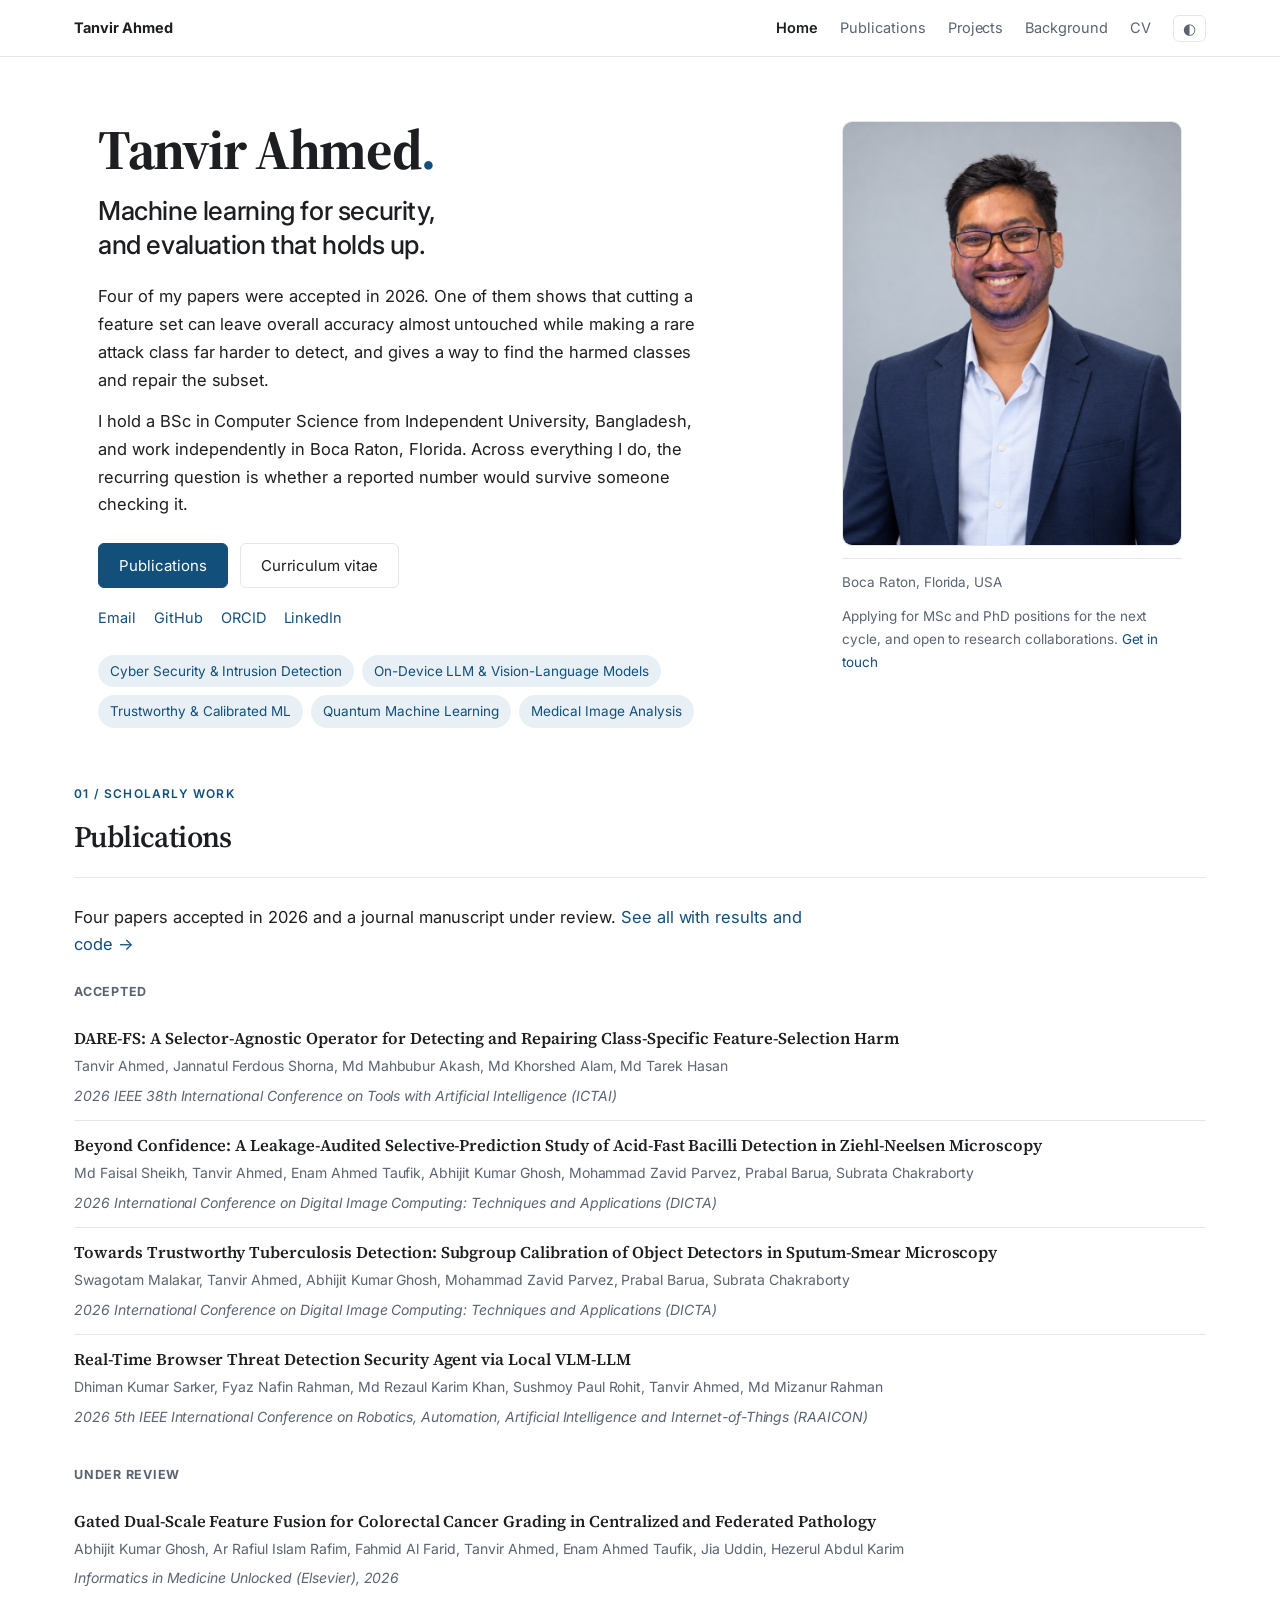
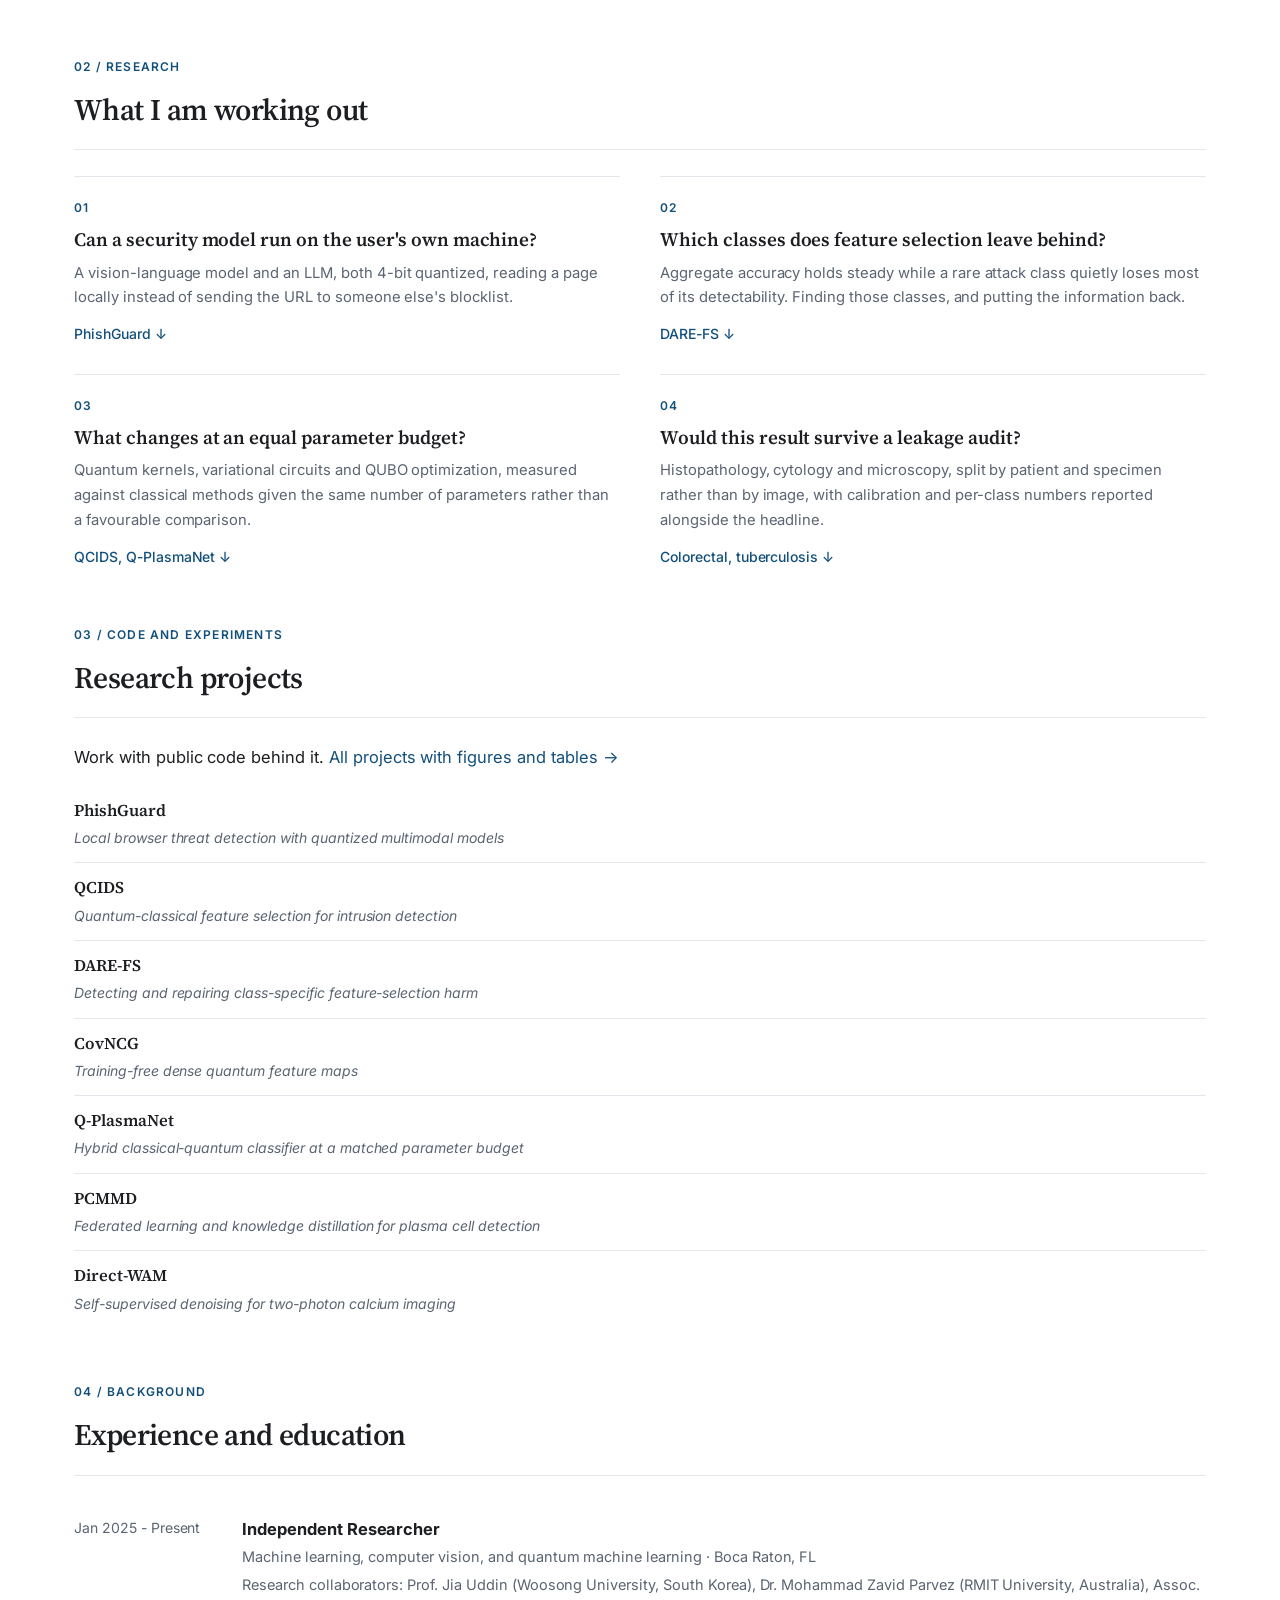
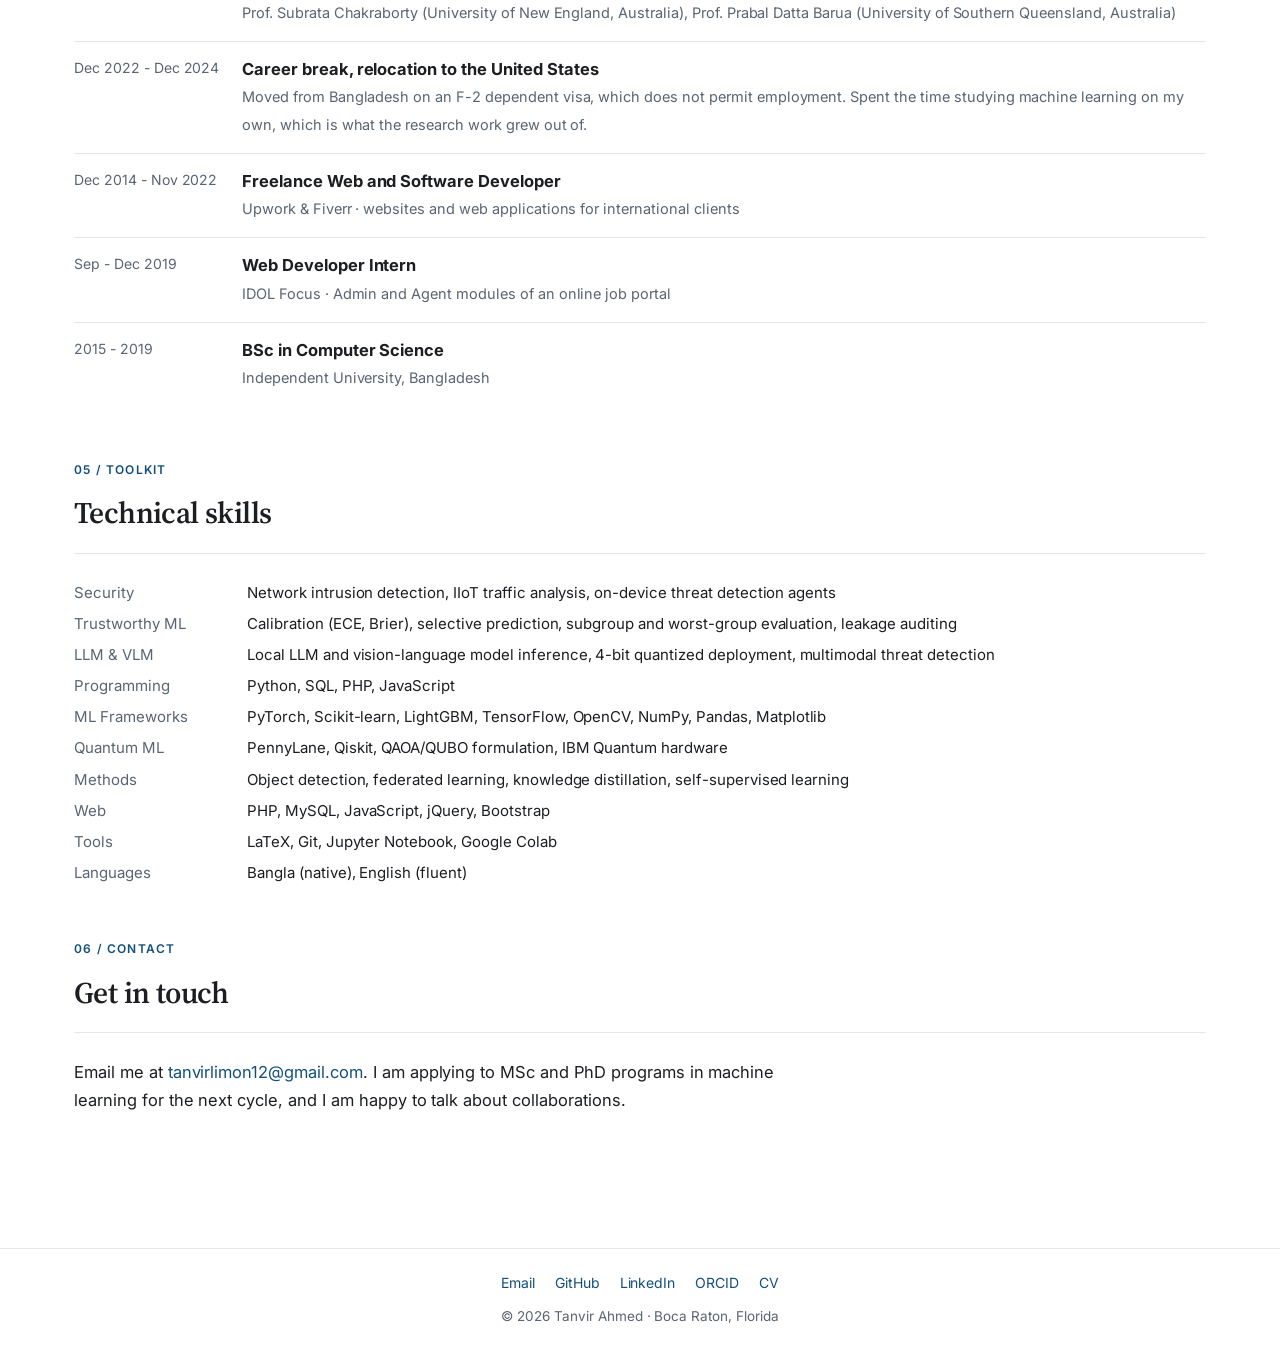
==== index.html @ 2c846071 "Trim methods skills row" ====
<!DOCTYPE html>
<html lang="en">
<head>
<meta charset="utf-8">
<meta name="viewport" content="width=device-width, initial-scale=1">
<title>Tanvir Ahmed</title>
<meta name="description" content="Tanvir Ahmed - independent researcher in machine learning, computer vision, biomedical imaging, and quantum machine learning.">
<link rel="preconnect" href="https://fonts.googleapis.com">
<link rel="preconnect" href="https://fonts.gstatic.com" crossorigin>
<link href="https://fonts.googleapis.com/css2?family=Inter:wght@400;500;600;700&family=Source+Serif+4:opsz,wght@8..60,400;8..60,600;8..60,700&display=swap" rel="stylesheet">
<link rel="icon" href="data:image/svg+xml,<svg xmlns=%22http://www.w3.org/2000/svg%22 viewBox=%220 0 100 100%22><rect width=%22100%22 height=%22100%22 rx=%2220%22 fill=%22%2312507b%22/><text y=%2270%22 x=%2250%22 text-anchor=%22middle%22 font-size=%2252%22 font-family=%22serif%22 fill=%22white%22>TA</text></svg>">
<meta property="og:title" content="Tanvir Ahmed">
<meta property="og:description" content="Independent researcher in machine learning, biomedical imaging, and quantum machine learning.">
<meta property="og:type" content="profile">
<link rel="stylesheet" href="style.css">
</head>
<body>
<a class="skip" href="#about">Skip to content</a>

<nav>
  <div class="nav-inner">
    <a class="nav-name" href="index.html">Tanvir Ahmed</a>
    <a class="active" href="index.html">Home</a>
    <a href="publications.html">Publications</a>
    <a href="projects.html">Projects</a>
    <a href="#background">Background</a>
    <a href="Tanvir_Ahmed_CV.pdf">CV</a>
    <button id="theme-toggle" type="button" aria-label="Toggle colour theme" title="Toggle light / dark">
      <span aria-hidden="true">◐</span>
    </button>
  </div>
</nav>

<div class="wrap">

  <header class="hero" id="about">
    <div class="hero-text">
      <h1>Tanvir Ahmed<span class="dot">.</span></h1>
      <p class="tagline">Machine learning for security,<br>and evaluation that holds up.</p>
      <p>Four of my papers were accepted in 2026. One of them shows that cutting a feature set can leave
      overall accuracy almost untouched while making a rare attack class far harder to detect, and gives a way to find
      the harmed classes and repair the subset.</p>
      <p>I hold a BSc in Computer Science from Independent University, Bangladesh, and work independently in Boca
      Raton, Florida. Across everything I do, the recurring question is whether a reported number would survive
      someone checking it.</p>
      <div class="hero-actions">
        <a class="btn primary" href="#publications">Publications</a>
        <a class="btn" href="Tanvir_Ahmed_CV.pdf">Curriculum vitae</a>
      </div>
      <div class="hero-links">
        <a href="mailto:tanvirlimon12@gmail.com">Email</a>
        <a href="https://github.com/TanvirLimon12">GitHub</a>
        <a href="https://orcid.org/0009-0004-3301-9581">ORCID</a>
        <a href="https://www.linkedin.com/in/tanvir-ahmed-limon">LinkedIn</a>
      </div>
      <ul class="chips">
        <li>Cyber Security &amp; Intrusion Detection</li>
        <li>On-Device LLM &amp; Vision-Language Models</li>
        <li>Trustworthy &amp; Calibrated ML</li>
        <li>Quantum Machine Learning</li>
        <li>Medical Image Analysis</li>
      </ul>
    </div>
    <div class="hero-side">
      <img class="portrait" src="portrait.jpg" alt="Tanvir Ahmed" width="800" height="1000">
      <p class="portrait-meta">Boca Raton, Florida, USA</p>
      <p class="portrait-meta">Applying for MSc and PhD positions for the next cycle, and open to research
      collaborations. <a href="mailto:tanvirlimon12@gmail.com">Get in touch</a></p>
    </div>
  </header>

    <section id="publications">
      <h2><span class="eyebrow">01 / Scholarly work</span>Publications</h2>
      <p>Four papers accepted in 2026 and a journal manuscript under review.
      <a href="publications.html">See all with results and code &rarr;</a></p>

      <p class="status">Accepted</p>
      <ul class="publist">
        <li><a class="pt" href="publications.html#dare-fs">DARE-FS: A Selector-Agnostic Operator for Detecting and
          Repairing Class-Specific Feature-Selection Harm</a>
          <span class="pa">Tanvir Ahmed, Jannatul Ferdous Shorna, Md Mahbubur Akash, Md Khorshed Alam,
          Md Tarek Hasan</span>
          <span class="pv">2026 IEEE 38th International Conference on Tools with Artificial Intelligence (ICTAI)</span></li>

        <li><a class="pt" href="publications.html#afb-selective-prediction">Beyond Confidence: A Leakage-Audited
          Selective-Prediction Study of Acid-Fast Bacilli Detection in Ziehl-Neelsen Microscopy</a>
          <span class="pa">Md Faisal Sheikh, Tanvir Ahmed, Enam Ahmed Taufik, Abhijit Kumar Ghosh,
          Mohammad Zavid Parvez, Prabal Barua, Subrata Chakraborty</span>
          <span class="pv">2026 International Conference on Digital Image Computing: Techniques and Applications
          (DICTA)</span></li>

        <li><a class="pt" href="publications.html#afb-subgroup-calibration">Towards Trustworthy Tuberculosis Detection:
          Subgroup Calibration of Object Detectors in Sputum-Smear Microscopy</a>
          <span class="pa">Swagotam Malakar, Tanvir Ahmed, Abhijit Kumar Ghosh, Mohammad Zavid Parvez, Prabal Barua,
          Subrata Chakraborty</span>
          <span class="pv">2026 International Conference on Digital Image Computing: Techniques and Applications
          (DICTA)</span></li>

        <li><a class="pt" href="publications.html#phishguard">Real-Time Browser Threat Detection Security Agent via
          Local VLM-LLM</a>
          <span class="pa">Dhiman Kumar Sarker, Fyaz Nafin Rahman, Md Rezaul Karim Khan, Sushmoy Paul Rohit,
          Tanvir Ahmed, Md Mizanur Rahman</span>
          <span class="pv">2026 5th IEEE International Conference on Robotics, Automation, Artificial Intelligence and
          Internet-of-Things (RAAICON)</span></li>
      </ul>

      <p class="status">Under Review</p>
      <ul class="publist">
        <li><a class="pt" href="publications.html#crc-grading">Gated Dual-Scale Feature Fusion for Colorectal Cancer
          Grading in Centralized and Federated Pathology</a>
          <span class="pa">Abhijit Kumar Ghosh, Ar Rafiul Islam Rafim, Fahmid Al Farid, Tanvir Ahmed,
          Enam Ahmed Taufik, Jia Uddin, Hezerul Abdul Karim</span>
          <span class="pv">Informatics in Medicine Unlocked (Elsevier), 2026</span></li>
      </ul>
    </section>

    <section id="research">
      <h2><span class="eyebrow">02 / Research</span>What I am working out</h2>
      <div class="qgrid">
        <div class="q">
          <span class="qnum">01</span>
          <h3>Can a security model run on the user's own machine?</h3>
          <p>A vision-language model and an LLM, both 4-bit quantized, reading a page locally instead of sending the
          URL to someone else's blocklist.</p>
          <a href="#projects">PhishGuard &darr;</a>
        </div>
        <div class="q">
          <span class="qnum">02</span>
          <h3>Which classes does feature selection leave behind?</h3>
          <p>Aggregate accuracy holds steady while a rare attack class quietly loses most of its detectability. Finding
          those classes, and putting the information back.</p>
          <a href="#projects">DARE-FS &darr;</a>
        </div>
        <div class="q">
          <span class="qnum">03</span>
          <h3>What changes at an equal parameter budget?</h3>
          <p>Quantum kernels, variational circuits and QUBO optimization, measured against classical methods given the
          same number of parameters rather than a favourable comparison.</p>
          <a href="#projects">QCIDS, Q-PlasmaNet &darr;</a>
        </div>
        <div class="q">
          <span class="qnum">04</span>
          <h3>Would this result survive a leakage audit?</h3>
          <p>Histopathology, cytology and microscopy, split by patient and specimen rather than by image, with
          calibration and per-class numbers reported alongside the headline.</p>
          <a href="#publications">Colorectal, tuberculosis &darr;</a>
        </div>
      </div>
    </section>

    <section id="projects">
      <h2><span class="eyebrow">03 / Code and experiments</span>Research projects</h2>
      <p>Work with public code behind it. <a href="projects.html">All projects with figures and tables &rarr;</a></p>

      <ul class="publist">
        <li><a class="pt" href="projects.html#phishguard">PhishGuard</a>
          <span class="pv">Local browser threat detection with quantized multimodal models</span></li>
        <li><a class="pt" href="projects.html#qcids">QCIDS</a>
          <span class="pv">Quantum-classical feature selection for intrusion detection</span></li>
        <li><a class="pt" href="projects.html#dare-fs">DARE-FS</a>
          <span class="pv">Detecting and repairing class-specific feature-selection harm</span></li>
        <li><a class="pt" href="projects.html#covncg">CovNCG</a>
          <span class="pv">Training-free dense quantum feature maps</span></li>
        <li><a class="pt" href="projects.html#q-plasmanet">Q-PlasmaNet</a>
          <span class="pv">Hybrid classical-quantum classifier at a matched parameter budget</span></li>
        <li><a class="pt" href="projects.html#pcmmd">PCMMD</a>
          <span class="pv">Federated learning and knowledge distillation for plasma cell detection</span></li>
        <li><a class="pt" href="projects.html#direct-wam">Direct-WAM</a>
          <span class="pv">Self-supervised denoising for two-photon calcium imaging</span></li>
      </ul>
    </section>

    <section id="background">
      <h2><span class="eyebrow">04 / Background</span>Experience and education</h2>

      <div class="entry">
        <div class="when">Jan 2025 - Present</div>
        <div class="what"><strong>Independent Researcher</strong>
          <span>Machine learning, computer vision, and quantum machine learning &middot; Boca Raton, FL<br>
          Research collaborators: Prof. Jia Uddin (Woosong University, South Korea), Dr. Mohammad Zavid Parvez (RMIT University, Australia), Assoc. Prof. Subrata Chakraborty (University of New England, Australia), Prof. Prabal Datta Barua (University of Southern Queensland, Australia)</span></div>
      </div>

      <div class="entry">
        <div class="when">Dec 2022 - Dec 2024</div>
        <div class="what"><strong>Career break, relocation to the United States</strong>
          <span>Moved from Bangladesh on an F-2 dependent visa, which does not permit employment. Spent the time
          studying machine learning on my own, which is what the research work grew out of.</span></div>
      </div>

      <div class="entry">
        <div class="when">Dec 2014 - Nov 2022</div>
        <div class="what"><strong>Freelance Web and Software Developer</strong>
          <span>Upwork &amp; Fiverr &middot; websites and web applications for international clients</span></div>
      </div>

      <div class="entry">
        <div class="when">Sep - Dec 2019</div>
        <div class="what"><strong>Web Developer Intern</strong>
          <span>IDOL Focus &middot; Admin and Agent modules of an online job portal</span></div>
      </div>

      <div class="entry">
        <div class="when">2015 - 2019</div>
        <div class="what"><strong>BSc in Computer Science</strong>
          <span>Independent University, Bangladesh</span></div>
      </div>
    </section>

    <section id="skills">
      <h2><span class="eyebrow">05 / Toolkit</span>Technical skills</h2>
      <dl class="skills">
        <dt>Security</dt><dd>Network intrusion detection, IIoT traffic analysis, on-device threat detection agents</dd>
        <dt>Trustworthy ML</dt><dd>Calibration (ECE, Brier), selective prediction, subgroup and worst-group evaluation, leakage auditing</dd>
        <dt>LLM &amp; VLM</dt><dd>Local LLM and vision-language model inference, 4-bit quantized deployment, multimodal threat detection</dd>
        <dt>Programming</dt><dd>Python, SQL, PHP, JavaScript</dd>
        <dt>ML Frameworks</dt><dd>PyTorch, Scikit-learn, LightGBM, TensorFlow, OpenCV, NumPy, Pandas, Matplotlib</dd>
        <dt>Quantum ML</dt><dd>PennyLane, Qiskit, QAOA/QUBO formulation, IBM Quantum hardware</dd>
        <dt>Methods</dt><dd>Object detection, federated learning, knowledge distillation, self-supervised learning</dd>
        <dt>Web</dt><dd>PHP, MySQL, JavaScript, jQuery, Bootstrap</dd>
        <dt>Tools</dt><dd>LaTeX, Git, Jupyter Notebook, Google Colab</dd>
        <dt>Languages</dt><dd>Bangla (native), English (fluent)</dd>
      </dl>
    </section>

    <section id="contact">
      <h2><span class="eyebrow">06 / Contact</span>Get in touch</h2>
      <p>Email me at <a href="mailto:tanvirlimon12@gmail.com">tanvirlimon12@gmail.com</a>. I am applying to MSc and
      PhD programs in machine learning for the next cycle, and I am happy to talk about collaborations.</p>
    </section>

  </main>
</div>

<footer>
  <div class="footer-links">
    <a href="mailto:tanvirlimon12@gmail.com">Email</a>
    <a href="https://github.com/TanvirLimon12">GitHub</a>
    <a href="https://www.linkedin.com/in/tanvir-ahmed-limon">LinkedIn</a>
    <a href="https://orcid.org/0009-0004-3301-9581">ORCID</a>
    <a href="Tanvir_Ahmed_CV.pdf">CV</a>
  </div>
  <p>&copy; 2026 Tanvir Ahmed &middot; Boca Raton, Florida</p>
</footer>

<script src="script.js"></script>
</body>
</html>
---- style.css ----
:root {
  --bg: #ffffff;
  --surface: #f7f8fa;
  --border: #e3e6ea;
  --text: #1c1e21;
  --muted: #5b6472;
  --accent: #12507b;
  --accent-soft: #e8f0f6;
  --max: 1180px;
}

@media (prefers-color-scheme: dark) {
  :root:not([data-theme="light"]) {
    --bg: #14171a;
    --surface: #1c2025;
    --border: #2c3239;
    --text: #e7eaee;
    --muted: #9aa4b2;
    --accent: #7cb7e0;
    --accent-soft: #1d2a35;
  }
}

:root[data-theme="dark"] {
  --bg: #14171a;
  --surface: #1c2025;
  --border: #2c3239;
  --text: #e7eaee;
  --muted: #9aa4b2;
  --accent: #7cb7e0;
  --accent-soft: #1d2a35;
}

* { box-sizing: border-box; }

html { scroll-behavior: smooth; scroll-padding-top: 70px; }

body {
  margin: 0;
  background: var(--bg);
  color: var(--text);
  font-family: "Inter", -apple-system, BlinkMacSystemFont, "Segoe UI", Roboto, "Helvetica Neue", Arial, sans-serif;
  font-size: 16.5px;
  line-height: 1.68;
  letter-spacing: -0.002em;
  -webkit-font-smoothing: antialiased;
}

a { color: var(--accent); text-decoration: none; }
a:hover { text-decoration: underline; }

/* ---------- top nav ---------- */
nav {
  position: sticky;
  top: 0;
  z-index: 10;
  background: color-mix(in srgb, var(--bg) 92%, transparent);
  backdrop-filter: blur(8px);
  border-bottom: 1px solid var(--border);
}
.nav-inner {
  max-width: var(--max);
  margin: 0 auto;
  padding: 0 24px;
  display: flex;
  align-items: center;
  gap: 22px;
  height: 56px;
  overflow-x: auto;
}
.nav-name { font-weight: 700; margin-right: auto; white-space: nowrap; color: var(--text); }
.nav-inner a { color: var(--muted); font-size: 14.5px; white-space: nowrap; }
.nav-inner a:hover { color: var(--accent); text-decoration: none; }

/* ---------- layout ---------- */
.wrap {
  max-width: var(--max);
  margin: 0 auto;
  padding: 40px 24px 80px;
  display: grid;
  grid-template-columns: 250px 1fr;
  gap: 56px;
  align-items: start;
}

/* ---------- sidebar ---------- */
aside { position: sticky; top: 88px; }

.avatar {
  width: 168px;
  height: 168px;
  border-radius: 50%;
  object-fit: cover;
  border: 1px solid var(--border);
  display: block;
  margin-bottom: 18px;
}
.avatar-fallback {
  width: 168px; height: 168px;
  border-radius: 50%;
  background: var(--accent-soft);
  color: var(--accent);
  display: flex; align-items: center; justify-content: center;
  font-size: 46px; font-weight: 600; letter-spacing: 1px;
  margin-bottom: 18px;
  border: 1px solid var(--border);
}

aside h1 {
  font-family: "Source Serif 4", Georgia, "Times New Roman", serif;
  font-size: 27px; font-weight: 600; margin: 0 0 5px; line-height: 1.2; letter-spacing: -0.01em;
}
aside .role { color: var(--muted); font-size: 14.5px; margin: 0 0 16px; }

.links { list-style: none; padding: 0; margin: 0; font-size: 14.5px; }
.links li { margin-bottom: 7px; display: flex; gap: 9px; align-items: baseline; }
.links .label { color: var(--muted); min-width: 62px; flex-shrink: 0; }

.cv-button {
  display: inline-block;
  margin-top: 18px;
  padding: 8px 16px;
  border: 1px solid var(--accent);
  border-radius: 6px;
  font-size: 14.5px;
  color: var(--accent);
}
.cv-button:hover { background: var(--accent); color: var(--bg); text-decoration: none; }

/* ---------- sections ---------- */
section { margin-bottom: 54px; scroll-margin-top: 70px; }
section > h2 {
  font-size: 13px;
  text-transform: uppercase;
  letter-spacing: 0.09em;
  color: var(--muted);
  font-weight: 700;
  border-bottom: 1px solid var(--border);
  padding-bottom: 8px;
  margin: 0 0 22px;
  position: relative;
}
section > h2::after {
  content: "";
  position: absolute;
  left: 0; bottom: -1px;
  width: 42px; height: 2px;
  background: var(--accent);
}

p { margin: 0 0 14px; }
.lead { font-size: 17px; }

/* interests */
.chips { display: flex; flex-wrap: wrap; gap: 8px; padding: 0; margin: 0; list-style: none; }
.chips li {
  background: var(--accent-soft);
  color: var(--accent);
  padding: 5px 12px;
  border-radius: 20px;
  font-size: 13.5px;
}

/* news */
.news { list-style: none; padding: 0; margin: 0; }
.news li { display: flex; gap: 14px; padding: 9px 0; border-bottom: 1px solid var(--border); font-size: 15px; }
.news li:last-child { border-bottom: 0; }
.news time { color: var(--muted); flex-shrink: 0; width: 78px; font-variant-numeric: tabular-nums; font-size: 14px; }

/* publications */
.status {
  font-size: 12.5px;
  font-weight: 700;
  text-transform: uppercase;
  letter-spacing: 0.06em;
  color: var(--muted);
  margin: 22px 0 12px;
}
.status:first-of-type { margin-top: 0; }

.pub { margin-bottom: 18px; padding-left: 15px; border-left: 2px solid var(--border); }
.pub .title {
  font-family: "Source Serif 4", Georgia, serif;
  font-weight: 600; font-size: 17px; display: block; margin-bottom: 4px; line-height: 1.4;
}
.pub .authors { color: var(--muted); font-size: 14.5px; }
.pub .authors strong { color: var(--text); font-weight: 600; }
.pub .venue { font-size: 14.5px; color: var(--muted); font-style: italic; }
.pub .meta { font-size: 13.5px; margin-top: 4px; display: flex; gap: 12px; flex-wrap: wrap; }
.badge {
  background: var(--surface);
  border: 1px solid var(--border);
  border-radius: 4px;
  padding: 1px 8px;
  font-size: 12.5px;
  color: var(--muted);
}

/* projects */
.project { padding: 26px 0; border-bottom: 1px solid var(--border); }
.project:last-child { border-bottom: 0; }
.project h3 {
  font-family: "Source Serif 4", Georgia, serif;
  font-size: 19px; font-weight: 600; margin: 0 0 8px; line-height: 1.35;
}
.project h3 .code { font-size: 13.5px; font-weight: 400; margin-left: 8px; }
.project p { margin: 0; font-size: 15px; color: var(--text); }
.project .result { color: var(--muted); font-size: 14.5px; margin-top: 6px; }

/* timeline */
.entry { display: grid; grid-template-columns: 150px 1fr; gap: 18px; padding: 14px 0; border-bottom: 1px solid var(--border); }
.entry:last-child { border-bottom: 0; }
.entry .when { color: var(--muted); font-size: 14px; }
.entry .what strong { display: block; }
.entry .what span { color: var(--muted); font-size: 14.5px; }

/* skills */
.skills { display: grid; grid-template-columns: 155px 1fr; gap: 6px 18px; font-size: 15px; }
.skills dt { color: var(--muted); }
.skills dd { margin: 0; }

footer {
  border-top: 1px solid var(--border);
  padding: 22px 24px 40px;
  text-align: center;
  color: var(--muted);
  font-size: 13.5px;
}

@media (max-width: 820px) {
  .wrap { grid-template-columns: 1fr; gap: 32px; padding-top: 28px; }
  aside { position: static; text-align: center; }
  .avatar, .avatar-fallback { margin-left: auto; margin-right: auto; }
  .links li { justify-content: center; }
  .entry, .skills { grid-template-columns: 1fr; gap: 4px; }
  .entry .when { order: 2; }
}

/* ---------- figures ---------- */
.fig { margin: 16px 0 6px; }
.fig img {
  width: 100%;
  display: block;
  border: 1px solid var(--border);
  border-radius: 6px;
  background: #ffffff;   /* result PNGs have white backgrounds */
  padding: 6px;
}
.fig figcaption {
  font-size: 13px;
  color: var(--muted);
  margin-top: 7px;
  line-height: 1.5;
}
.fig-row { display: grid; grid-template-columns: 1fr 1fr; gap: 16px; }
@media (max-width: 700px) { .fig-row { grid-template-columns: 1fr; } }

/* ---------- tables ---------- */
.table-wrap { overflow-x: auto; margin: 14px 0 6px; }
table {
  border-collapse: collapse;
  width: 100%;
  font-size: 14px;
  font-variant-numeric: tabular-nums;
}
caption {
  caption-side: top;
  text-align: left;
  font-size: 13px;
  color: var(--muted);
  padding-bottom: 8px;
}
th, td { padding: 7px 11px; text-align: left; border-bottom: 1px solid var(--border); white-space: nowrap; }
th {
  font-size: 12.5px;
  text-transform: uppercase;
  letter-spacing: 0.04em;
  color: var(--muted);
  font-weight: 600;
  border-bottom: 1.5px solid var(--border);
}
tbody tr:last-child td { border-bottom: 0; }
tr.highlight td { background: var(--accent-soft); font-weight: 600; }
td.num, th.num { text-align: right; }
.footnote { font-size: 13px; color: var(--muted); margin-top: 6px; }
.fig a { display: block; }
.fig a:hover img { border-color: var(--accent); }
.zoom {
  display: inline-block;
  font-size: 11.5px;
  text-transform: uppercase;
  letter-spacing: 0.05em;
  color: var(--accent);
  border: 1px solid var(--border);
  border-radius: 3px;
  padding: 0 6px;
  margin-right: 7px;
  vertical-align: 1px;
}


/* ---------- theme toggle, skip link, nav state ---------- */
#theme-toggle {
  background: none;
  border: 1px solid var(--border);
  border-radius: 6px;
  color: var(--muted);
  cursor: pointer;
  font-size: 15px;
  line-height: 1;
  padding: 5px 9px;
  flex-shrink: 0;
}
#theme-toggle:hover { color: var(--accent); border-color: var(--accent); }

.nav-inner a.active { color: var(--text); font-weight: 600; }

.skip {
  position: absolute; left: -9999px;
  background: var(--accent); color: #fff;
  padding: 10px 16px; border-radius: 0 0 6px 0; z-index: 20;
}
.skip:focus { left: 0; top: 0; }

a:focus-visible, button:focus-visible {
  outline: 2px solid var(--accent);
  outline-offset: 2px;
  border-radius: 3px;
}

/* enlarge hint sits quietly at the end of the caption */
.zoom {
  display: inline-block;
  font-size: 11px;
  text-transform: uppercase;
  letter-spacing: 0.06em;
  color: var(--muted);
  border: 1px solid var(--border);
  border-radius: 3px;
  padding: 0 6px;
  margin-left: 4px;
  opacity: 0.75;
}
.fig a:hover + figcaption .zoom, .fig:hover .zoom { color: var(--accent); border-color: var(--accent); opacity: 1; }

.pub { transition: border-color 0.15s ease; }
.pub:hover { border-left-color: var(--accent); }

/* ---------- print ---------- */
@media print {
  nav, #theme-toggle, .cv-button, .zoom, .skip, footer { display: none !important; }
  .wrap { display: block; max-width: none; padding: 0; }
  aside { position: static; margin-bottom: 24px; }
  body { font-size: 11pt; }
  .fig img { max-height: 7cm; object-fit: contain; }
  .project, .pub, section { break-inside: avoid; page-break-inside: avoid; }
  a { color: #000; text-decoration: underline; }
}

/* ---------- overflow containment ---------- */
/* Grid and flex children default to min-width:auto, which lets long strings
   (emails, URLs, nowrap tables) push the page wider than the viewport. */
.wrap > *, .fig, .project, .pub, section { min-width: 0; }
.table-wrap { max-width: 100%; }
aside a, .links li span, .pub .authors, .pub .venue { overflow-wrap: anywhere; }
.links li { flex-wrap: wrap; }
img { max-width: 100%; }

/* ---------- research themes ---------- */
.themes { display: grid; gap: 18px; }
.theme {
  border-left: 3px solid var(--accent);
  background: var(--surface);
  border-radius: 0 8px 8px 0;
  padding: 16px 20px;
}
.theme h3 {
  font-family: "Source Serif 4", Georgia, serif;
  font-size: 17.5px; font-weight: 600; margin: 0 0 6px; line-height: 1.35;
}
.theme p { margin: 0; font-size: 15px; color: var(--muted); }

/* ---------- publication badges ---------- */
.badge.accepted { background: var(--accent); color: #fff; border-color: var(--accent); font-weight: 600; }
.badge.first { border-color: var(--accent); color: var(--accent); font-weight: 600; }
.pub .meta { align-items: center; margin-top: 7px; }

/* ---------- footer ---------- */
.footer-links { display: flex; gap: 20px; justify-content: center; flex-wrap: wrap; margin-bottom: 10px; }
.footer-links a { font-size: 14px; }
footer p { margin: 0; }

/* ================= hero ================= */
.hero {
  max-width: var(--max);
  margin: 0 auto;
  padding: 64px 24px 56px;
  display: grid;
  grid-template-columns: 1fr 340px;
  gap: 64px;
  align-items: start;
}
.hero-text h1 {
  font-family: "Source Serif 4", Georgia, serif;
  font-size: clamp(38px, 5vw, 56px);
  font-weight: 700;
  letter-spacing: -0.025em;
  line-height: 1.05;
  margin: 0 0 14px;
}
.hero-text h1 .dot { color: var(--accent); }
.tagline {
  font-size: clamp(20px, 2.4vw, 26px);
  line-height: 1.3;
  font-weight: 500;
  letter-spacing: -0.015em;
  margin: 0 0 22px;
  color: var(--text);
}
.hero-text p { max-width: 60ch; }

.hero-actions { display: flex; gap: 12px; flex-wrap: wrap; margin: 24px 0 18px; }
.btn {
  display: inline-block;
  padding: 9px 20px;
  border: 1px solid var(--border);
  border-radius: 6px;
  font-size: 15px;
  color: var(--text);
}
.btn:hover { border-color: var(--accent); color: var(--accent); text-decoration: none; }
.btn.primary { background: var(--accent); border-color: var(--accent); color: #fff; }
.btn.primary:hover { opacity: 0.9; color: #fff; }

.hero-links { display: flex; gap: 18px; flex-wrap: wrap; font-size: 14.5px; margin-bottom: 24px; }

.hero-side .portrait {
  width: 100%;
  height: auto;
  border-radius: 10px;
  display: block;
  border: 1px solid var(--border);
}
.portrait-meta {
  font-size: 13.5px;
  color: var(--muted);
  margin: 12px 0 0;
  padding-top: 12px;
  border-top: 1px solid var(--border);
}
.portrait-meta + .portrait-meta { border-top: 0; padding-top: 0; }

/* ================= section eyebrows ================= */
section > h2 {
  font-family: "Source Serif 4", Georgia, serif;
  font-size: 30px;
  font-weight: 600;
  text-transform: none;
  letter-spacing: -0.02em;
  color: var(--text);
  padding-bottom: 14px;
  margin-bottom: 26px;
}
section > h2::after { display: none; }
.eyebrow {
  display: block;
  font-family: "Inter", sans-serif;
  font-size: 12px;
  font-weight: 600;
  text-transform: uppercase;
  letter-spacing: 0.1em;
  color: var(--accent);
  margin-bottom: 8px;
}

/* ================= research questions ================= */
.qgrid { display: grid; grid-template-columns: 1fr 1fr; gap: 26px 40px; }
.q { border-top: 1px solid var(--border); padding-top: 16px; }
.qnum { font-size: 12px; color: var(--accent); font-weight: 600; letter-spacing: 0.06em; }
.q h3 {
  font-family: "Source Serif 4", Georgia, serif;
  font-size: 19px; font-weight: 600; line-height: 1.35; margin: 6px 0 8px;
}
.q p { font-size: 14.8px; color: var(--muted); margin: 0 0 10px; }
.q a { font-size: 14px; font-weight: 500; }

@media (max-width: 900px) {
  .hero { grid-template-columns: 1fr; gap: 36px; padding-top: 36px; }
  .hero-side { max-width: 320px; }
  .qgrid { grid-template-columns: 1fr; gap: 22px; }
}

/* main column now that the sidebar is gone */
.wrap {
  display: block;
  max-width: var(--max);
  margin: 0 auto;
  padding: 0 24px 80px;
}
section > p, .project > p, .theme p { max-width: 74ch; }
.pub { max-width: 88ch; }

/* compact publication / project lists on the home page */
.publist { list-style: none; padding: 0; margin: 0 0 8px; }
.publist li {
  padding: 13px 0;
  border-bottom: 1px solid var(--border);
  display: grid;
  grid-template-columns: 1fr auto;
  gap: 4px 18px;
  align-items: baseline;
}
.publist li:last-child { border-bottom: 0; }
.publist .pt {
  font-family: "Source Serif 4", Georgia, serif;
  font-size: 16.5px; font-weight: 600; line-height: 1.4;
}
.publist .pv { grid-column: 1; color: var(--muted); font-size: 14px; }
.publist a { grid-row: 1 / span 2; font-size: 14px; white-space: nowrap; }
@media (max-width: 620px) {
  .publist li { grid-template-columns: 1fr; }
  .publist a { grid-row: auto; }
}
a.nav-name { color: var(--text); }
a.nav-name:hover { text-decoration: none; color: var(--accent); }

/* home list entries are links, not blocks of detail */
.publist a.pt { color: var(--text); display: block; }
.publist a.pt:hover { color: var(--accent); text-decoration: none; }
.publist li:hover .pv { color: var(--text); }
.publist li { grid-template-columns: 1fr; }

/* author line in the home publication list */
.publist .pa { display: block; color: var(--muted); font-size: 14px; margin-bottom: 2px; }
.publist .pv { display: block; color: var(--muted); font-size: 14px; font-style: italic; }
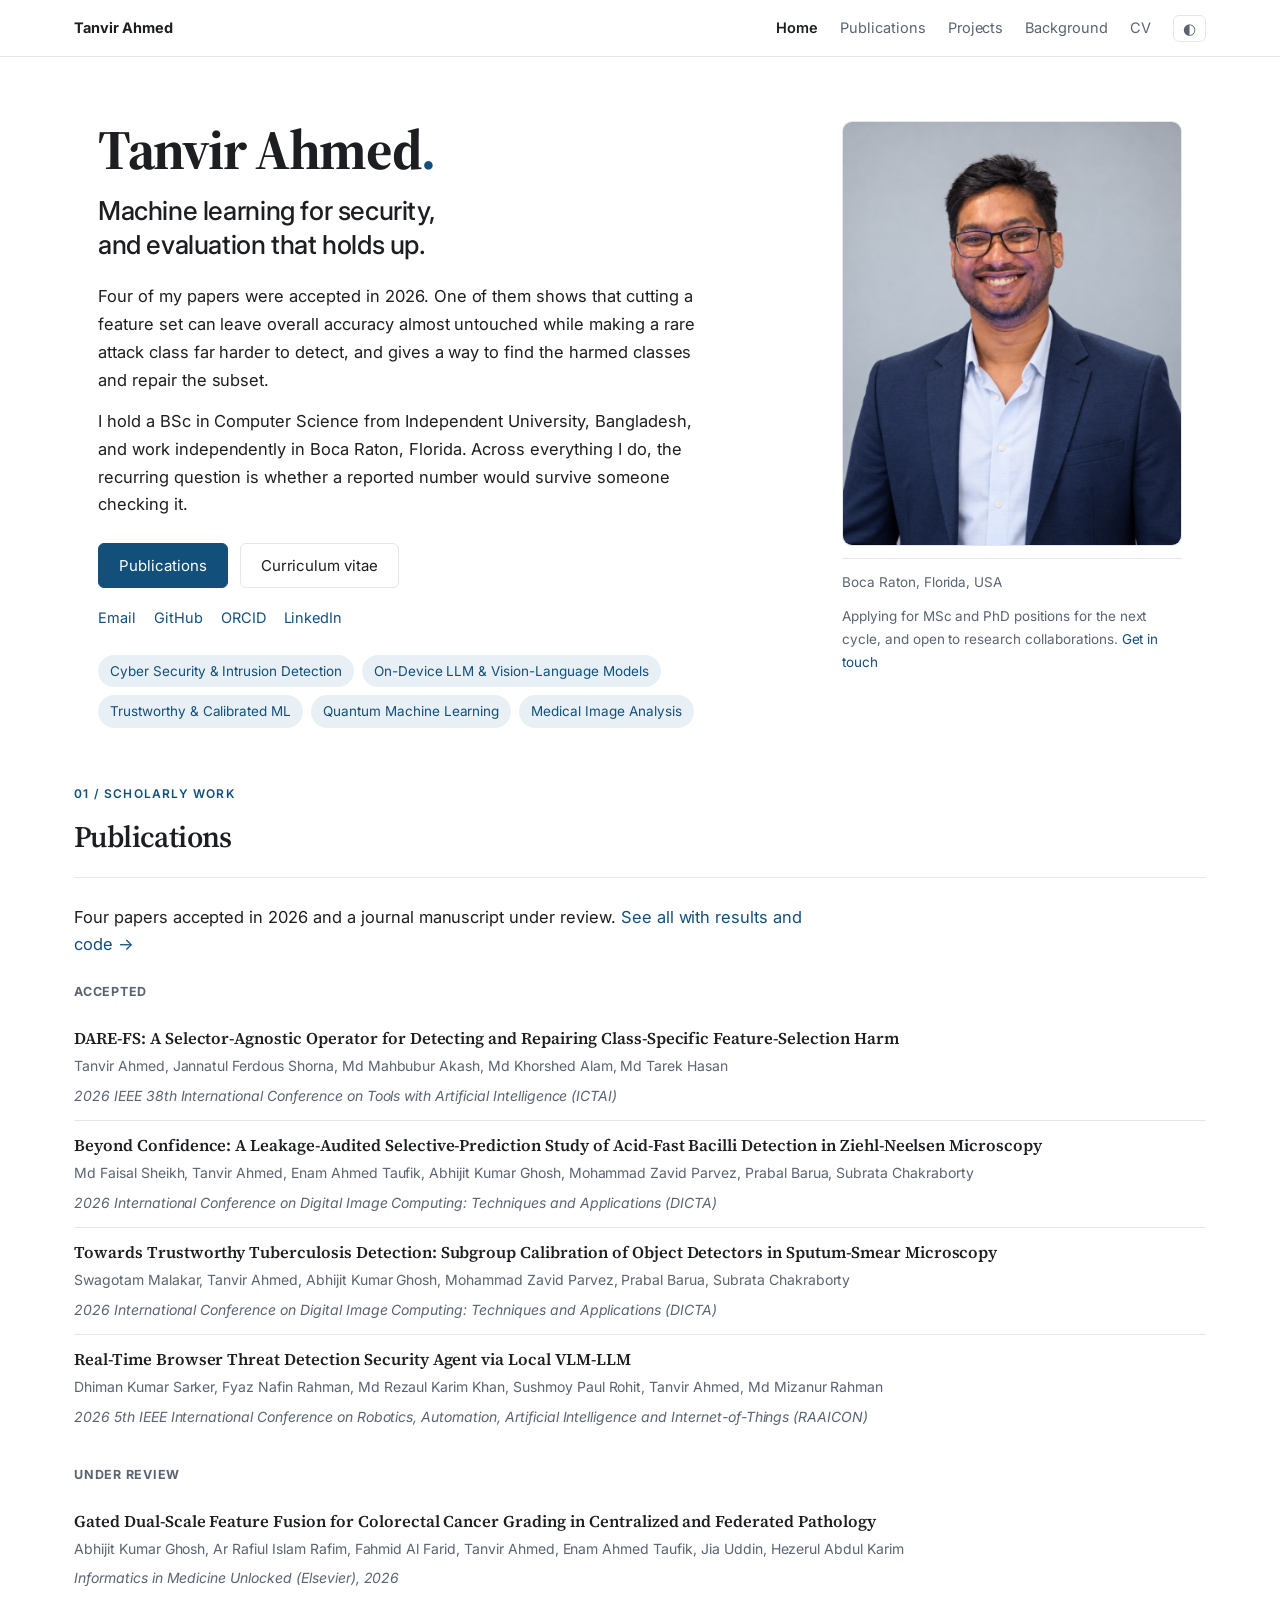
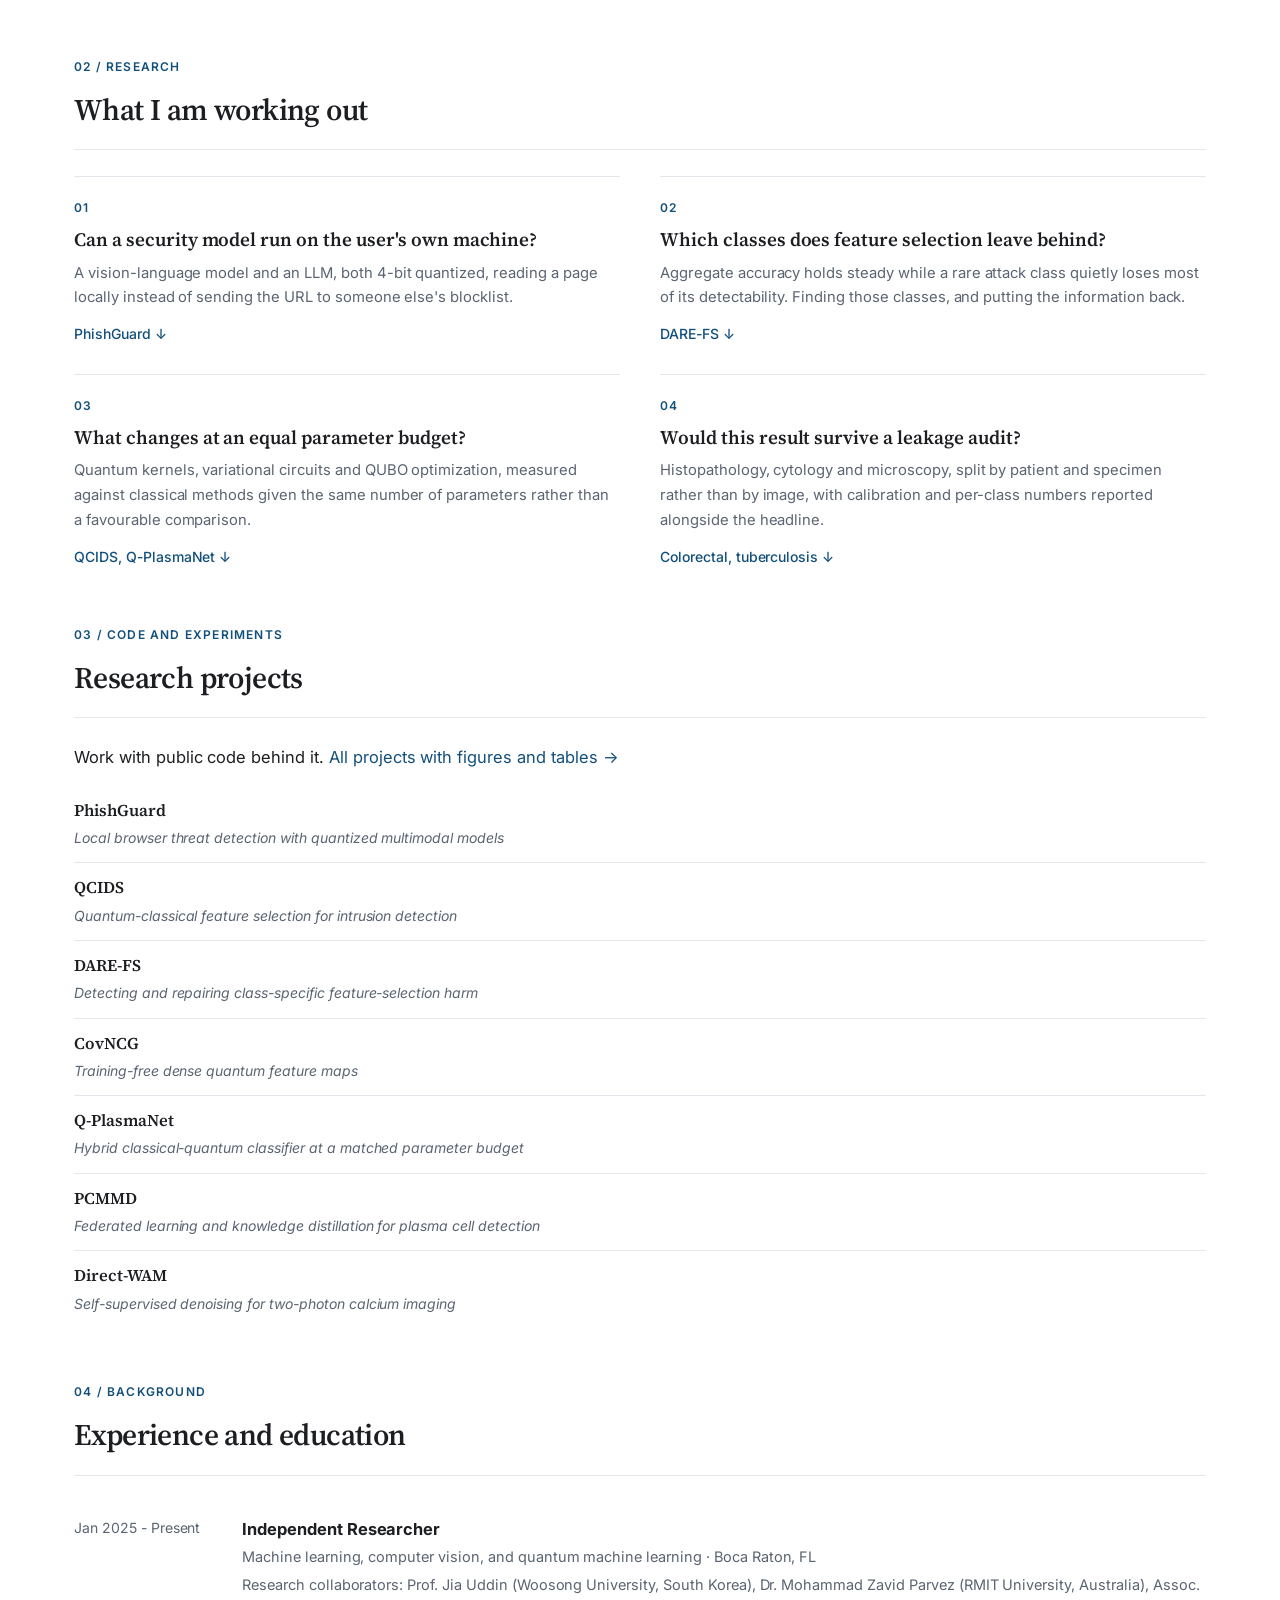
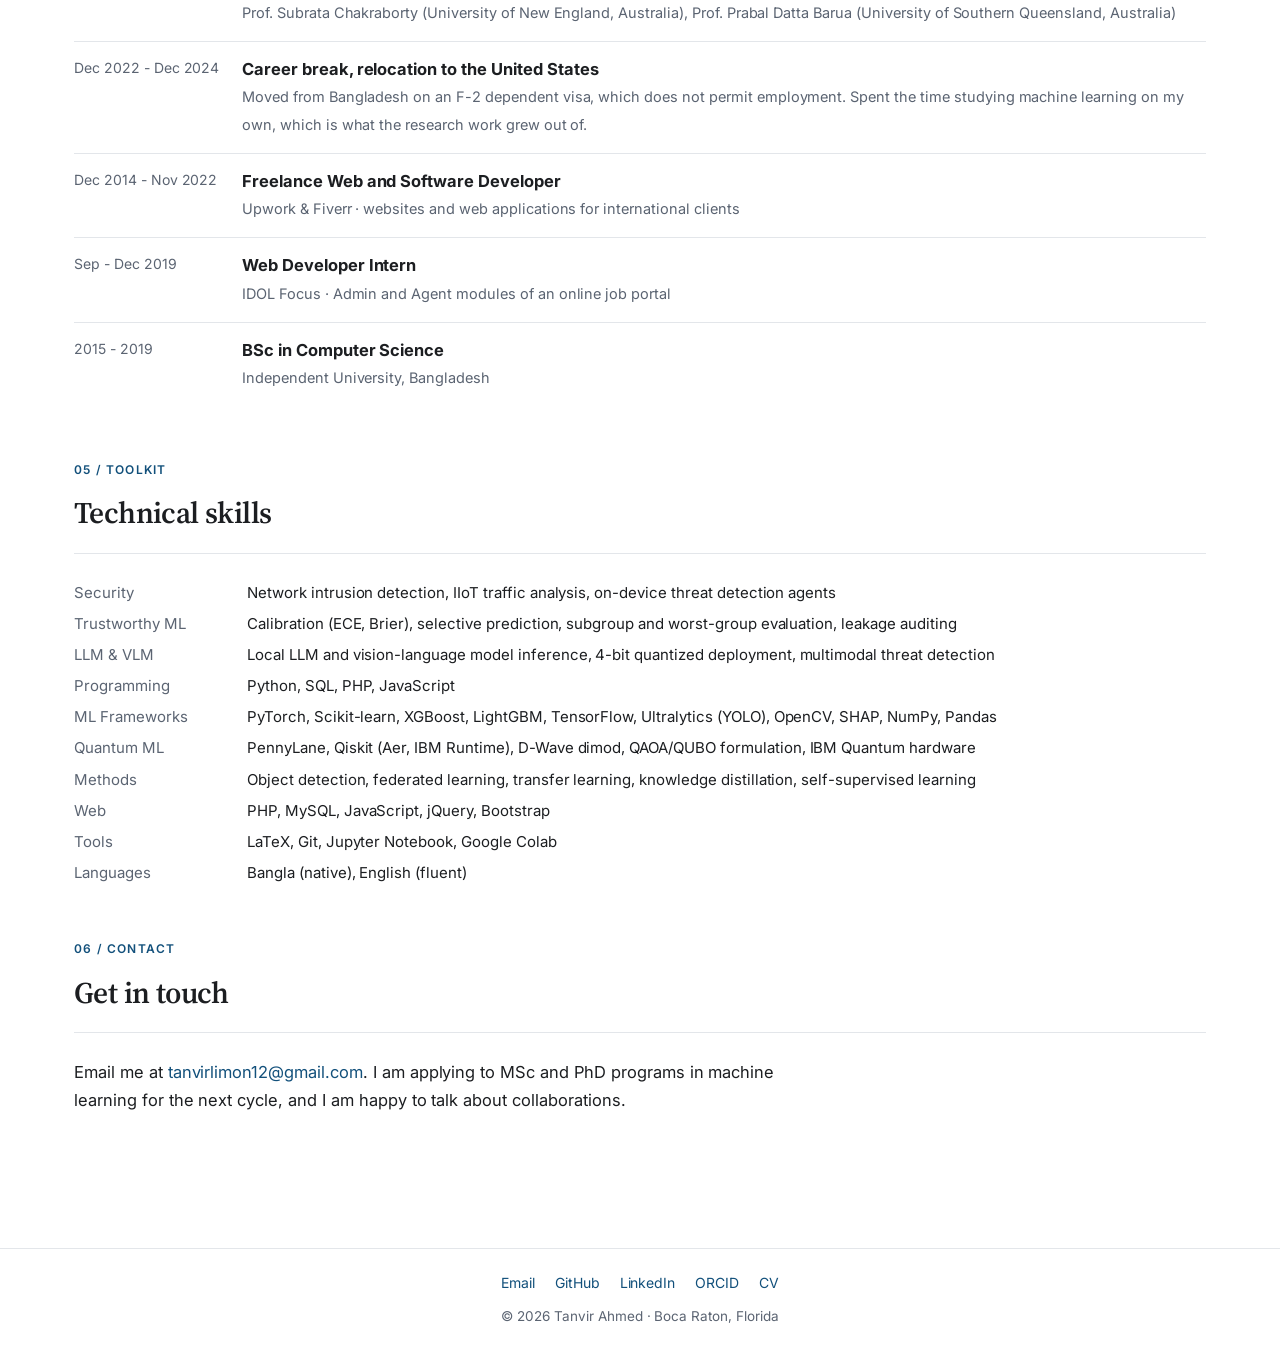
==== commit 40c82be3: "Add tools evidenced in the project requirements files" ====
--- a/index.html
+++ b/index.html
@@ -213,9 +213,9 @@
         <dt>Trustworthy ML</dt><dd>Calibration (ECE, Brier), selective prediction, subgroup and worst-group evaluation, leakage auditing</dd>
         <dt>LLM &amp; VLM</dt><dd>Local LLM and vision-language model inference, 4-bit quantized deployment, multimodal threat detection</dd>
         <dt>Programming</dt><dd>Python, SQL, PHP, JavaScript</dd>
-        <dt>ML Frameworks</dt><dd>PyTorch, Scikit-learn, LightGBM, TensorFlow, OpenCV, NumPy, Pandas, Matplotlib</dd>
-        <dt>Quantum ML</dt><dd>PennyLane, Qiskit, QAOA/QUBO formulation, IBM Quantum hardware</dd>
-        <dt>Methods</dt><dd>Object detection, federated learning, knowledge distillation, self-supervised learning</dd>
+        <dt>ML Frameworks</dt><dd>PyTorch, Scikit-learn, XGBoost, LightGBM, TensorFlow, Ultralytics (YOLO), OpenCV, SHAP, NumPy, Pandas</dd>
+        <dt>Quantum ML</dt><dd>PennyLane, Qiskit (Aer, IBM Runtime), D-Wave dimod, QAOA/QUBO formulation, IBM Quantum hardware</dd>
+        <dt>Methods</dt><dd>Object detection, federated learning, transfer learning, knowledge distillation, self-supervised learning</dd>
         <dt>Web</dt><dd>PHP, MySQL, JavaScript, jQuery, Bootstrap</dd>
         <dt>Tools</dt><dd>LaTeX, Git, Jupyter Notebook, Google Colab</dd>
         <dt>Languages</dt><dd>Bangla (native), English (fluent)</dd>
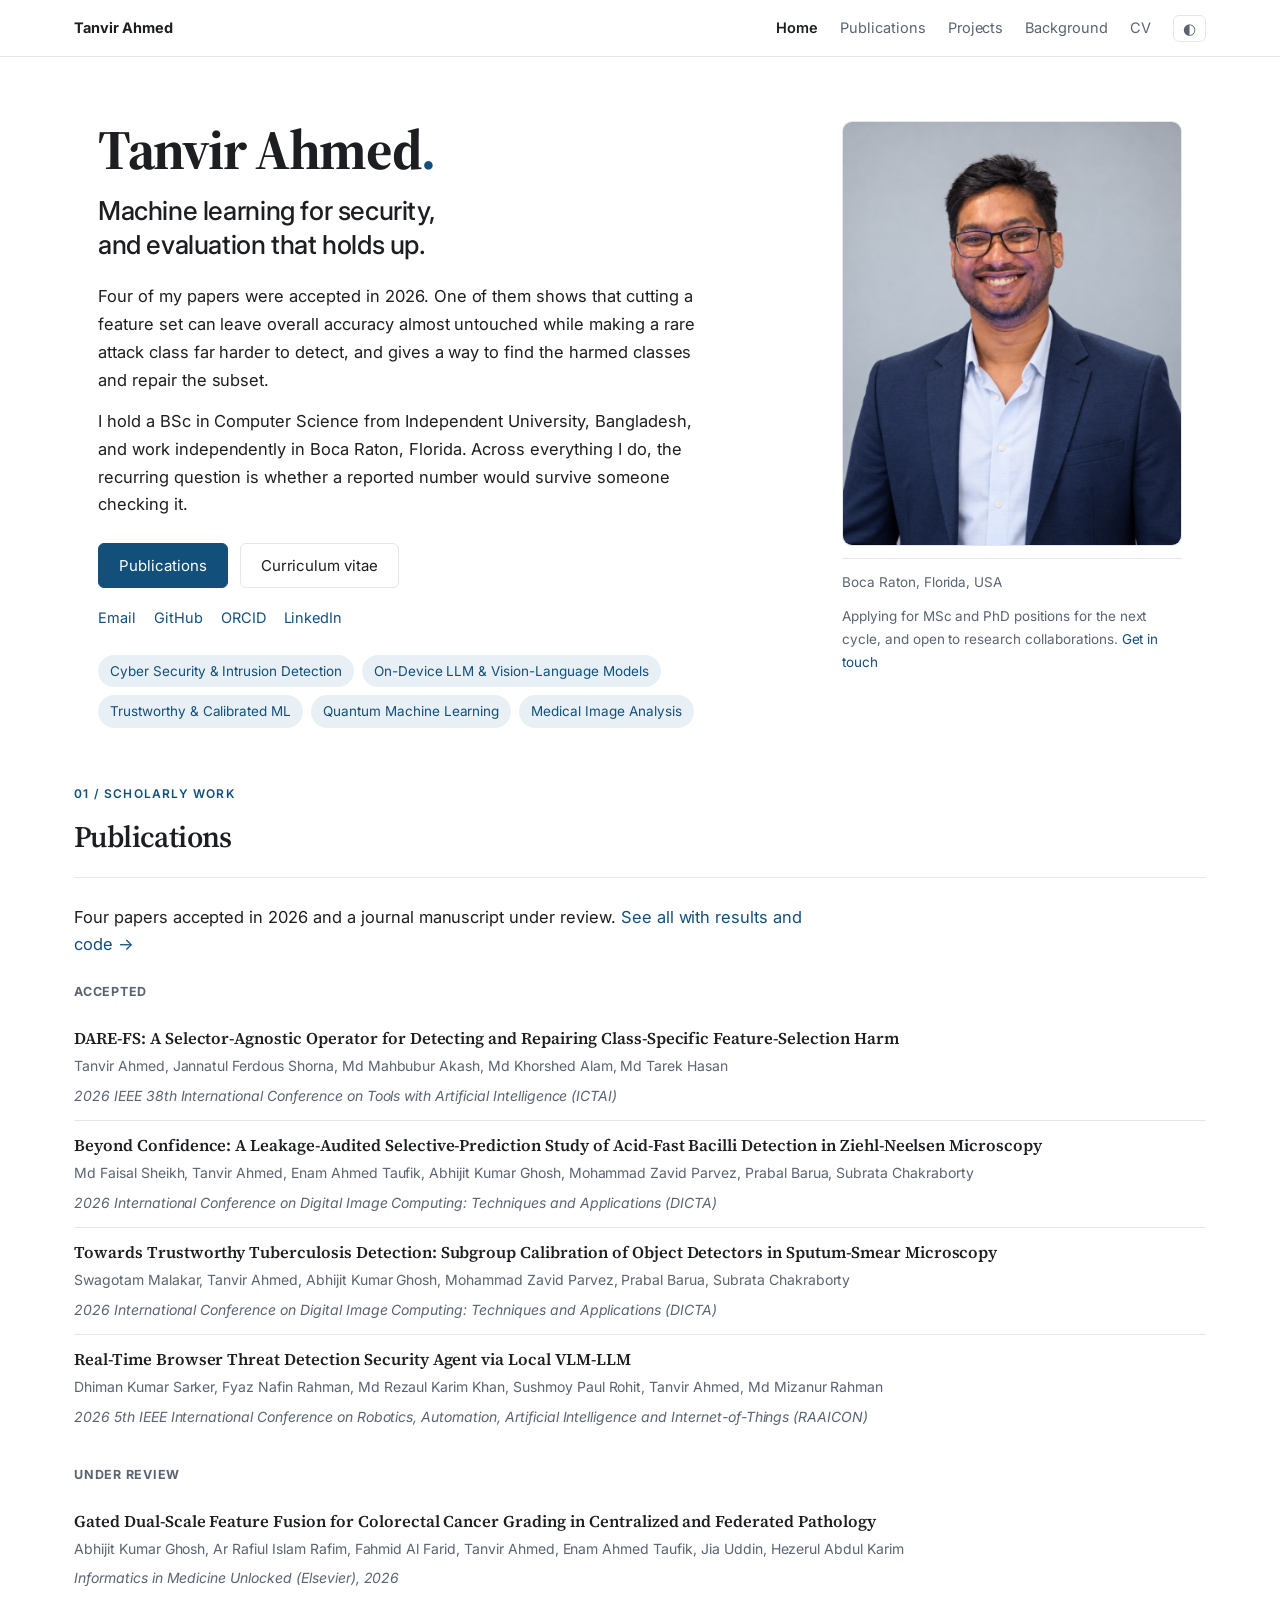
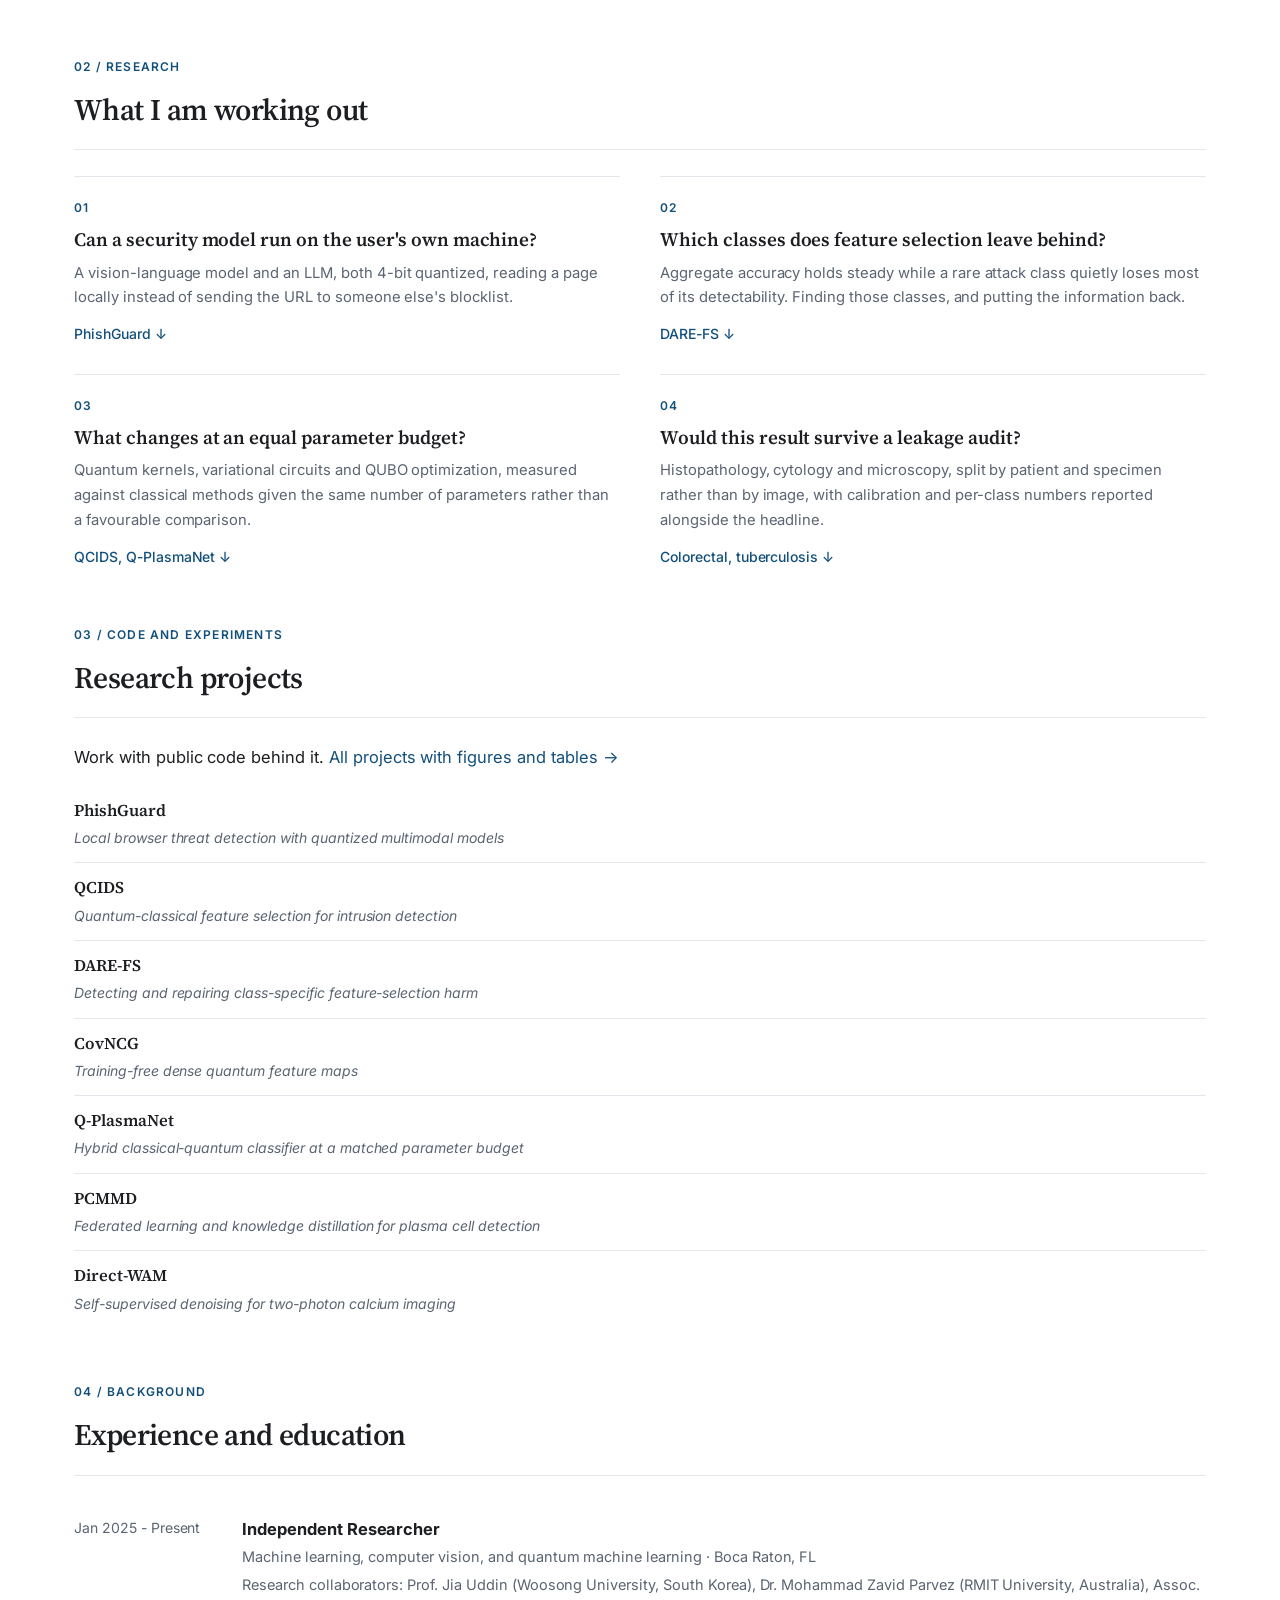
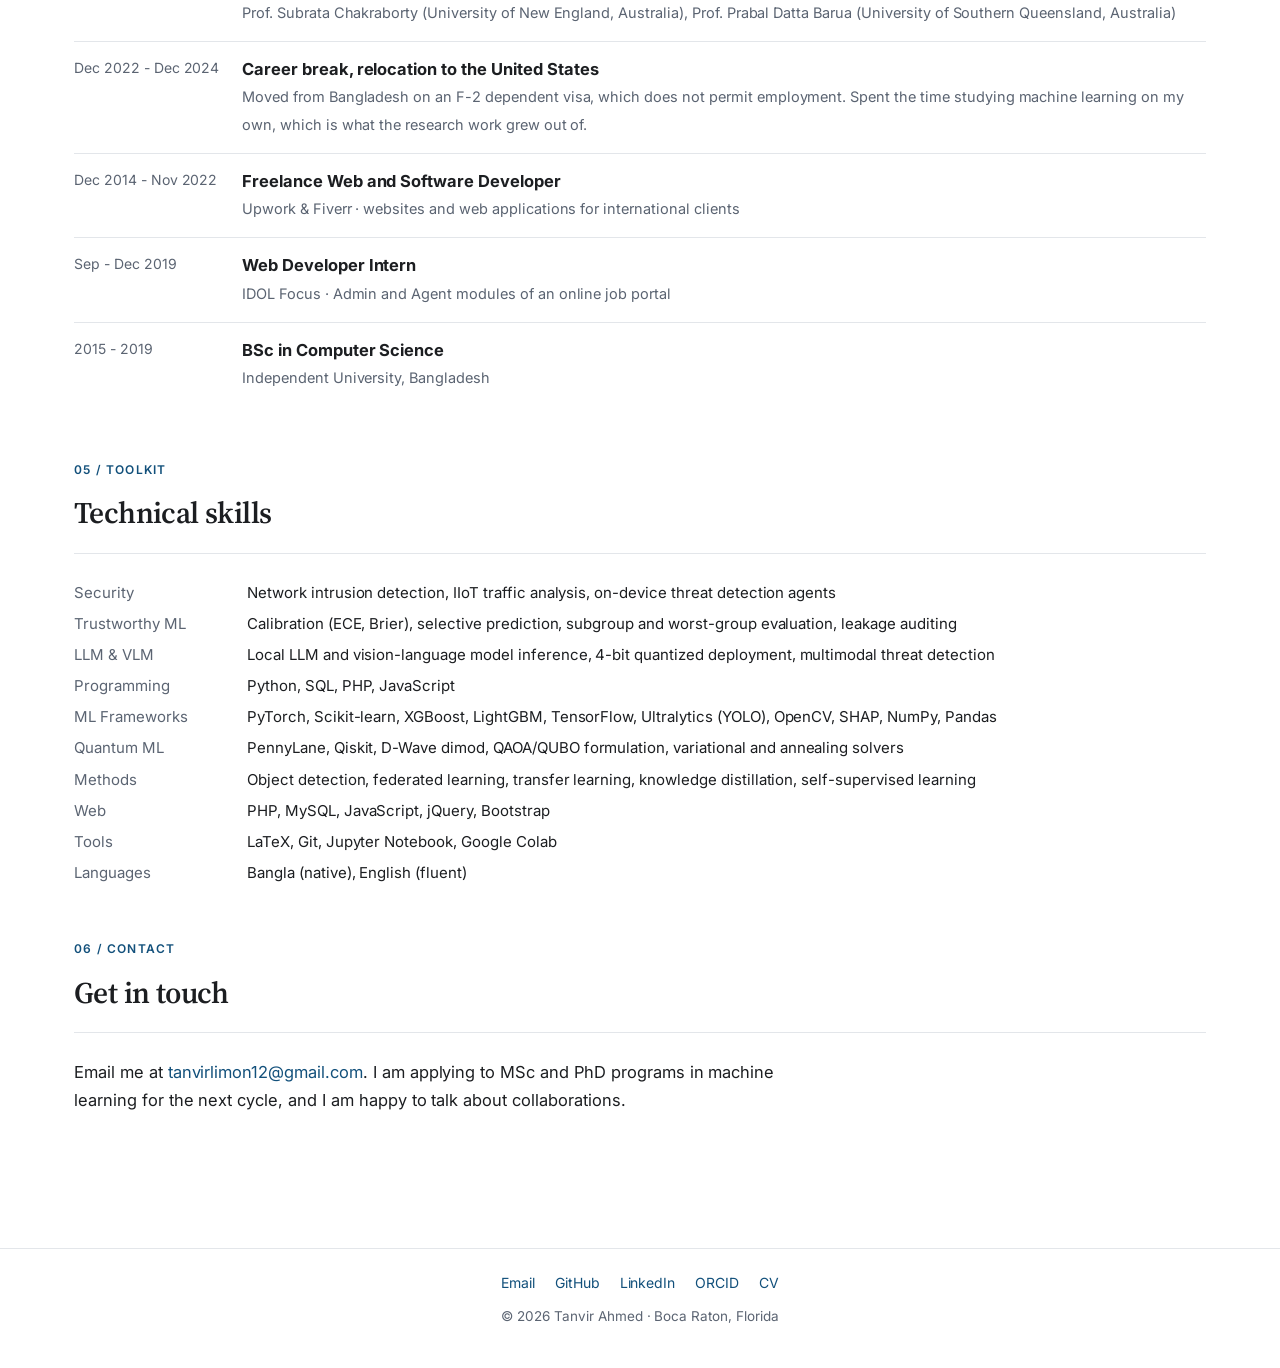
==== commit c41e15bd: "Remove IBM references" ====
--- a/index.html
+++ b/index.html
@@ -214,7 +214,7 @@
         <dt>LLM &amp; VLM</dt><dd>Local LLM and vision-language model inference, 4-bit quantized deployment, multimodal threat detection</dd>
         <dt>Programming</dt><dd>Python, SQL, PHP, JavaScript</dd>
         <dt>ML Frameworks</dt><dd>PyTorch, Scikit-learn, XGBoost, LightGBM, TensorFlow, Ultralytics (YOLO), OpenCV, SHAP, NumPy, Pandas</dd>
-        <dt>Quantum ML</dt><dd>PennyLane, Qiskit (Aer, IBM Runtime), D-Wave dimod, QAOA/QUBO formulation, IBM Quantum hardware</dd>
+        <dt>Quantum ML</dt><dd>PennyLane, Qiskit, D-Wave dimod, QAOA/QUBO formulation, variational and annealing solvers</dd>
         <dt>Methods</dt><dd>Object detection, federated learning, transfer learning, knowledge distillation, self-supervised learning</dd>
         <dt>Web</dt><dd>PHP, MySQL, JavaScript, jQuery, Bootstrap</dd>
         <dt>Tools</dt><dd>LaTeX, Git, Jupyter Notebook, Google Colab</dd>
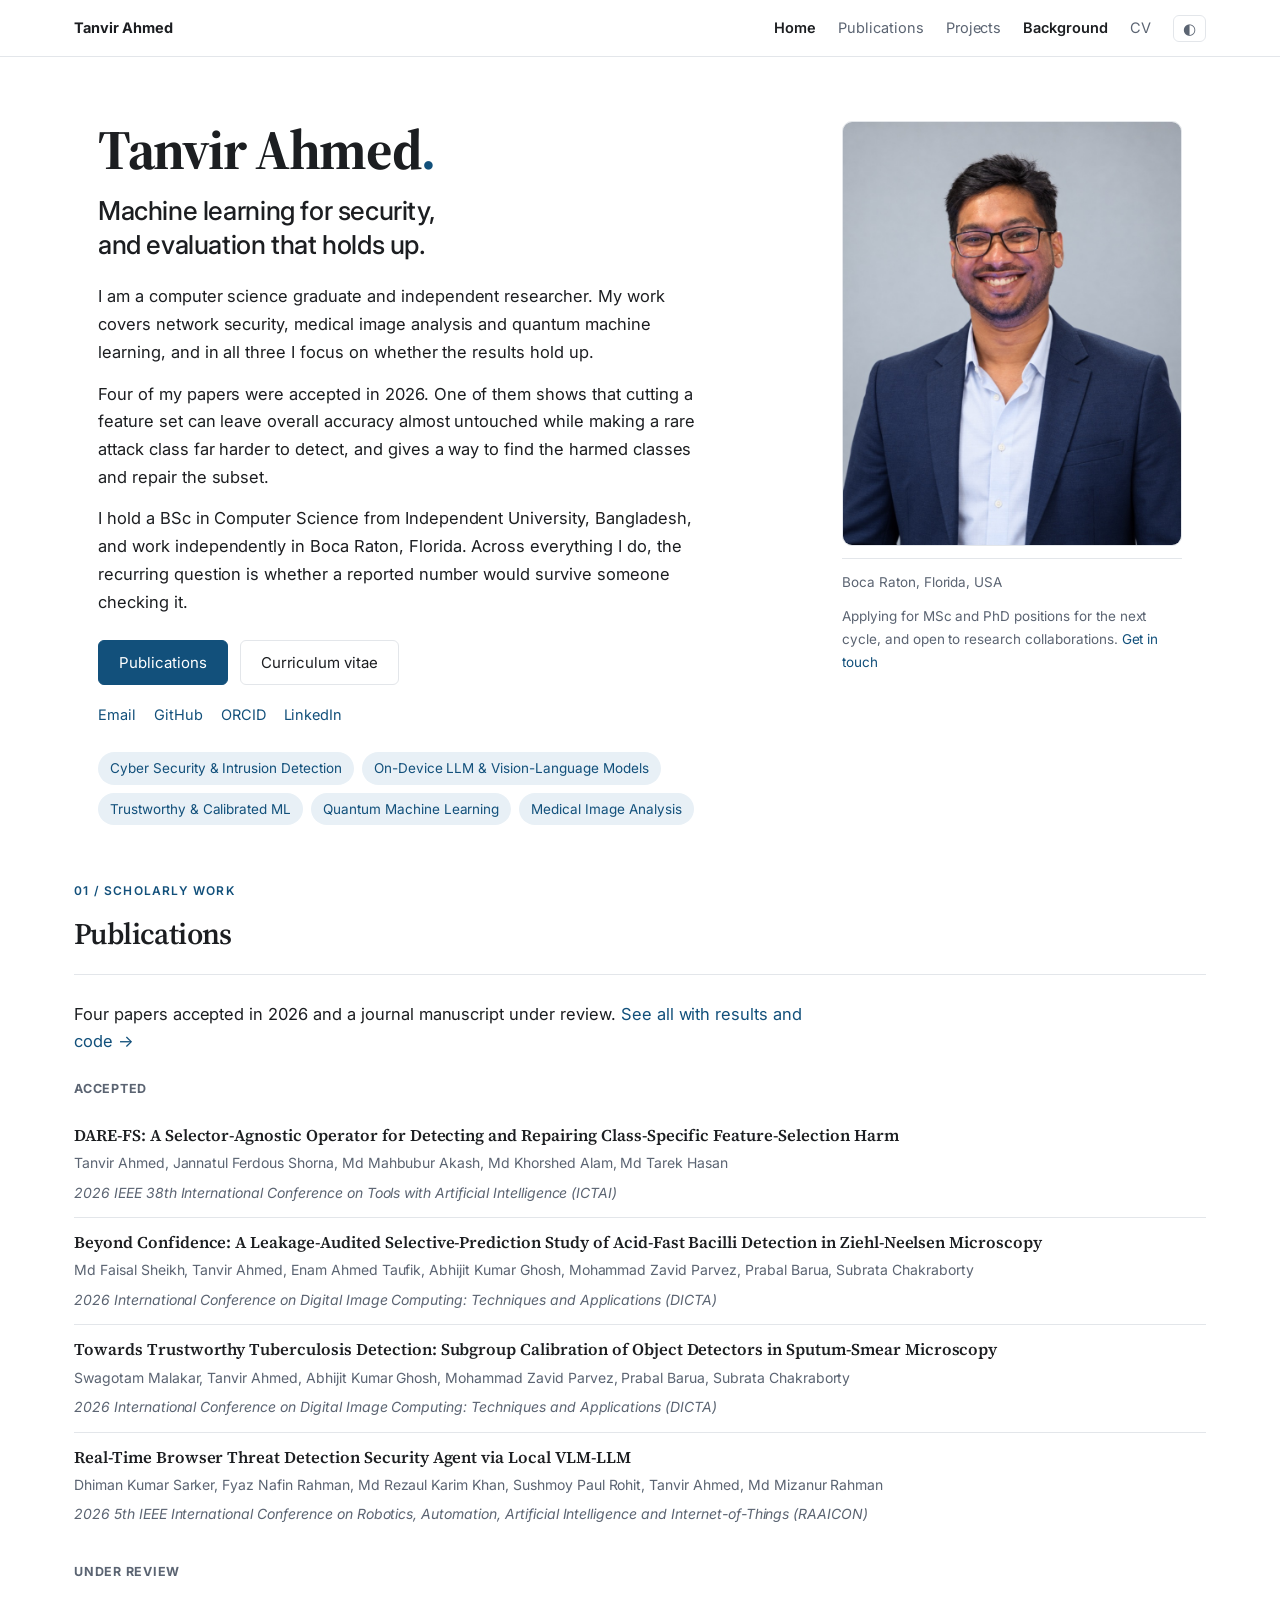
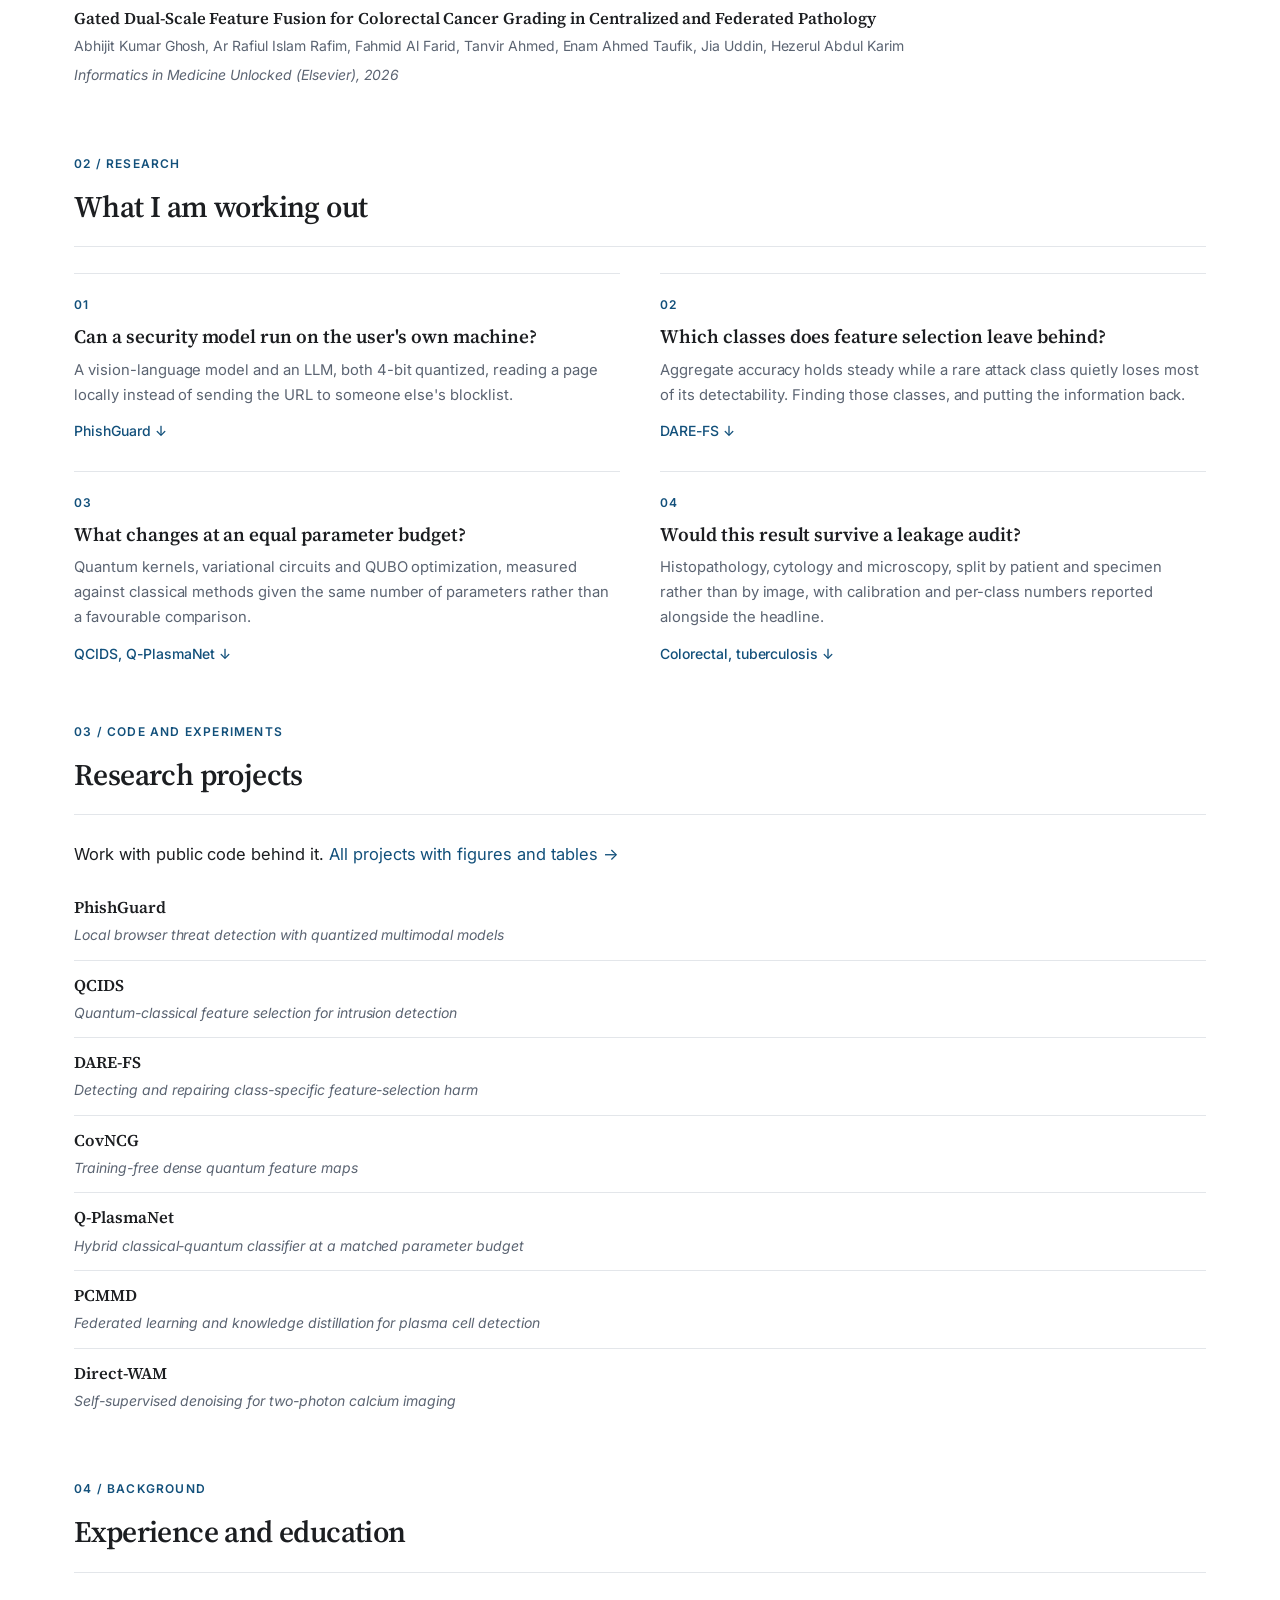
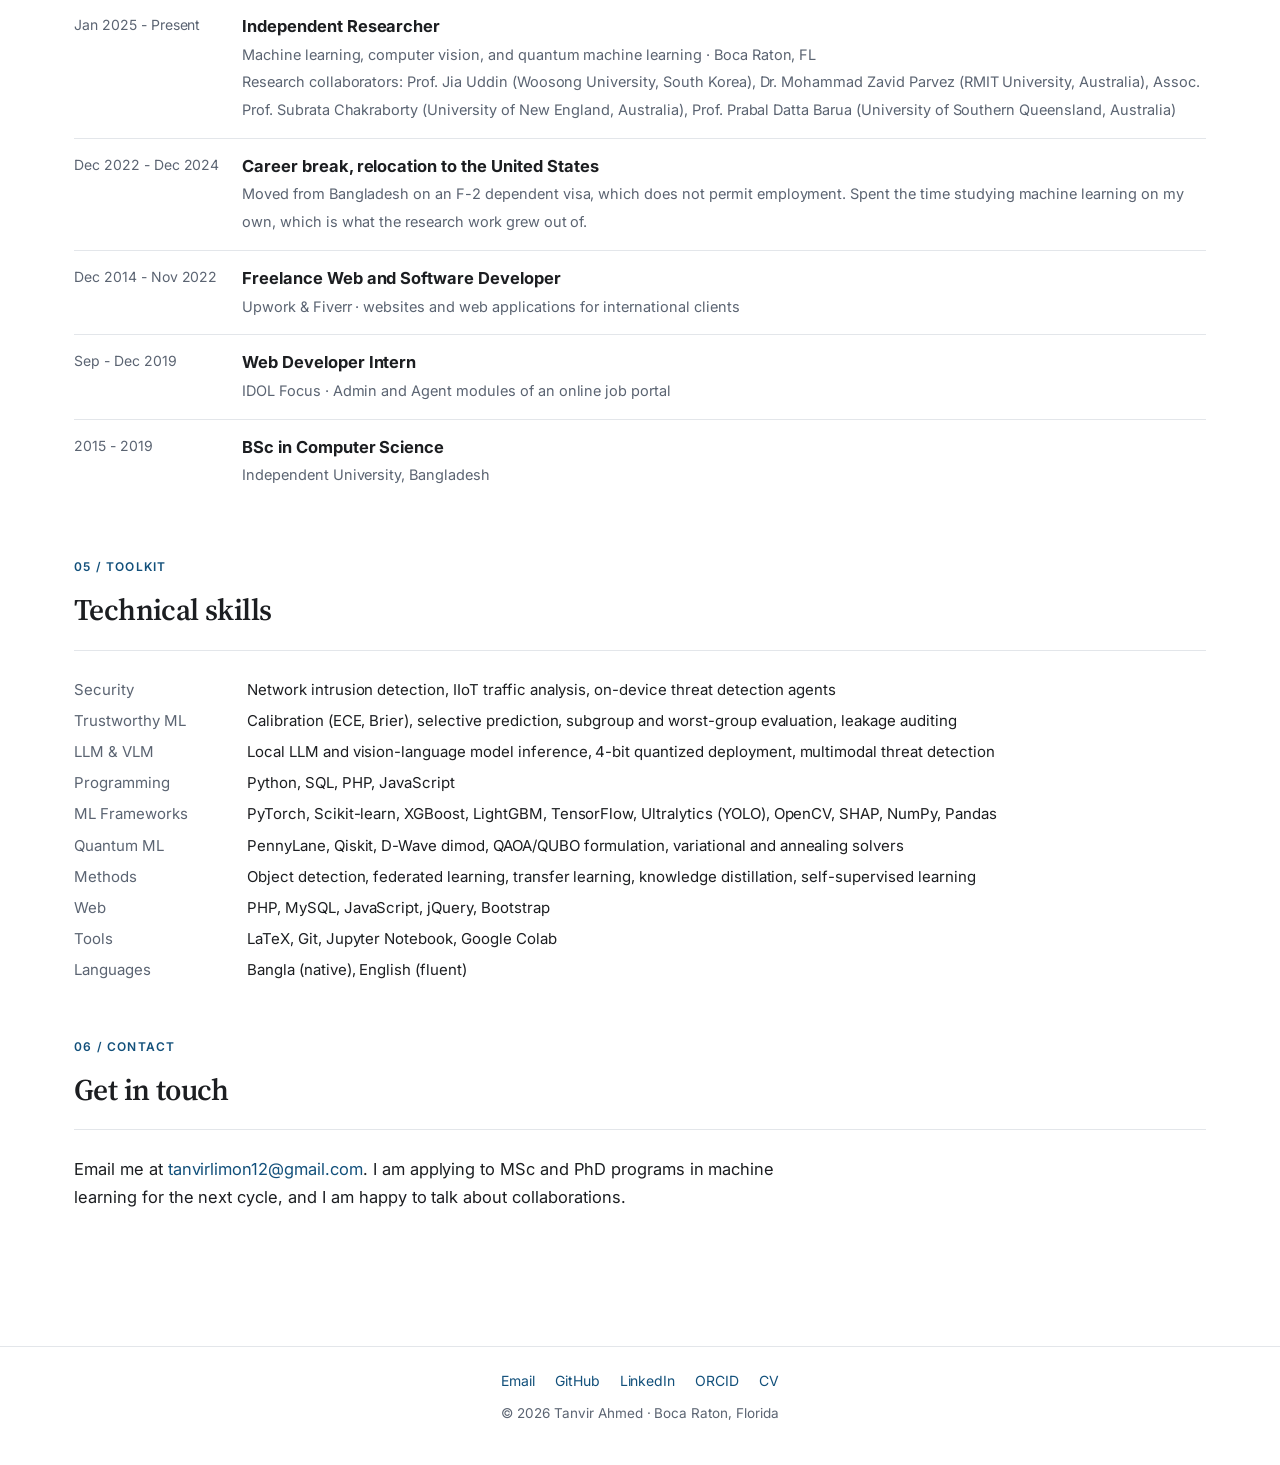
==== commit 14f8d0ae: "Match the site intro to the CV summary" ====
--- a/index.html
+++ b/index.html
@@ -37,6 +37,8 @@
     <div class="hero-text">
       <h1>Tanvir Ahmed<span class="dot">.</span></h1>
       <p class="tagline">Machine learning for security,<br>and evaluation that holds up.</p>
+      <p>I am a computer science graduate and independent researcher. My work covers network security, medical image
+      analysis and quantum machine learning, and in all three I focus on whether the results hold up.</p>
       <p>Four of my papers were accepted in 2026. One of them shows that cutting a feature set can leave
       overall accuracy almost untouched while making a rare attack class far harder to detect, and gives a way to find
       the harmed classes and repair the subset.</p>
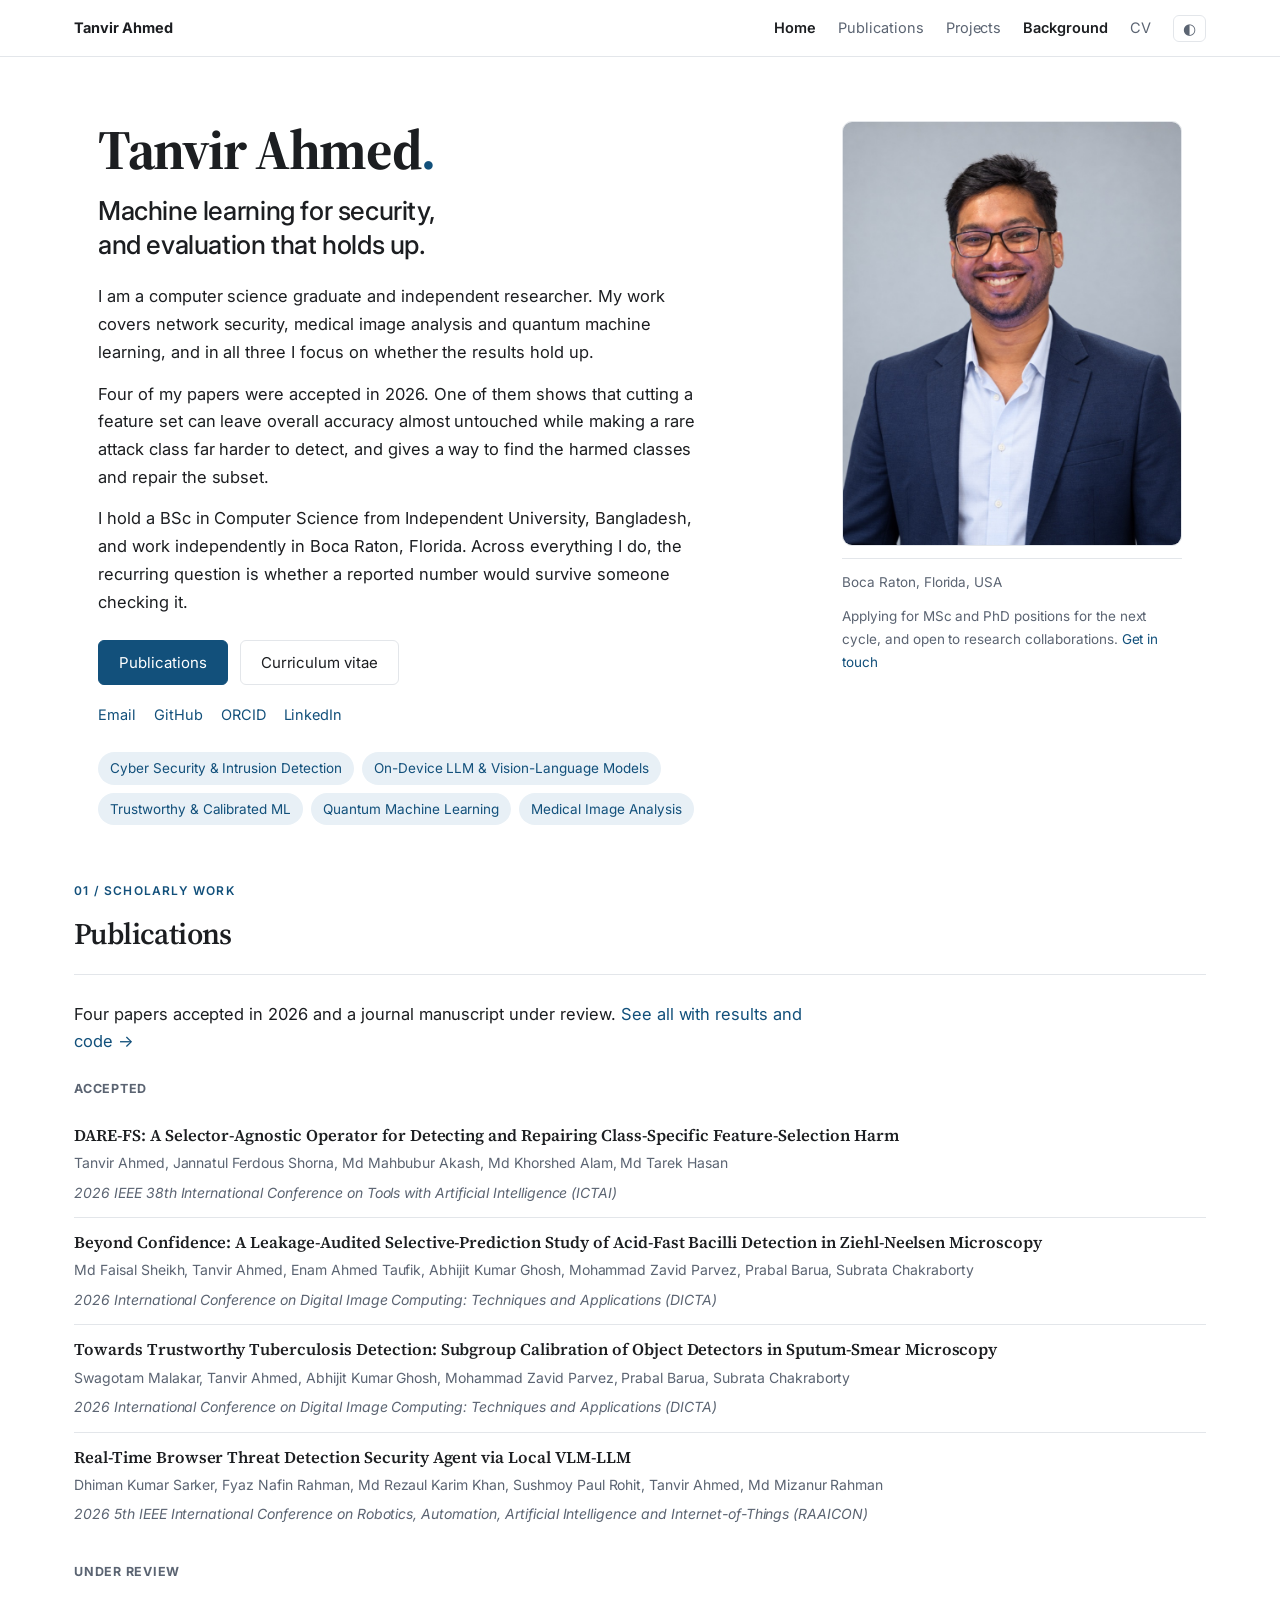
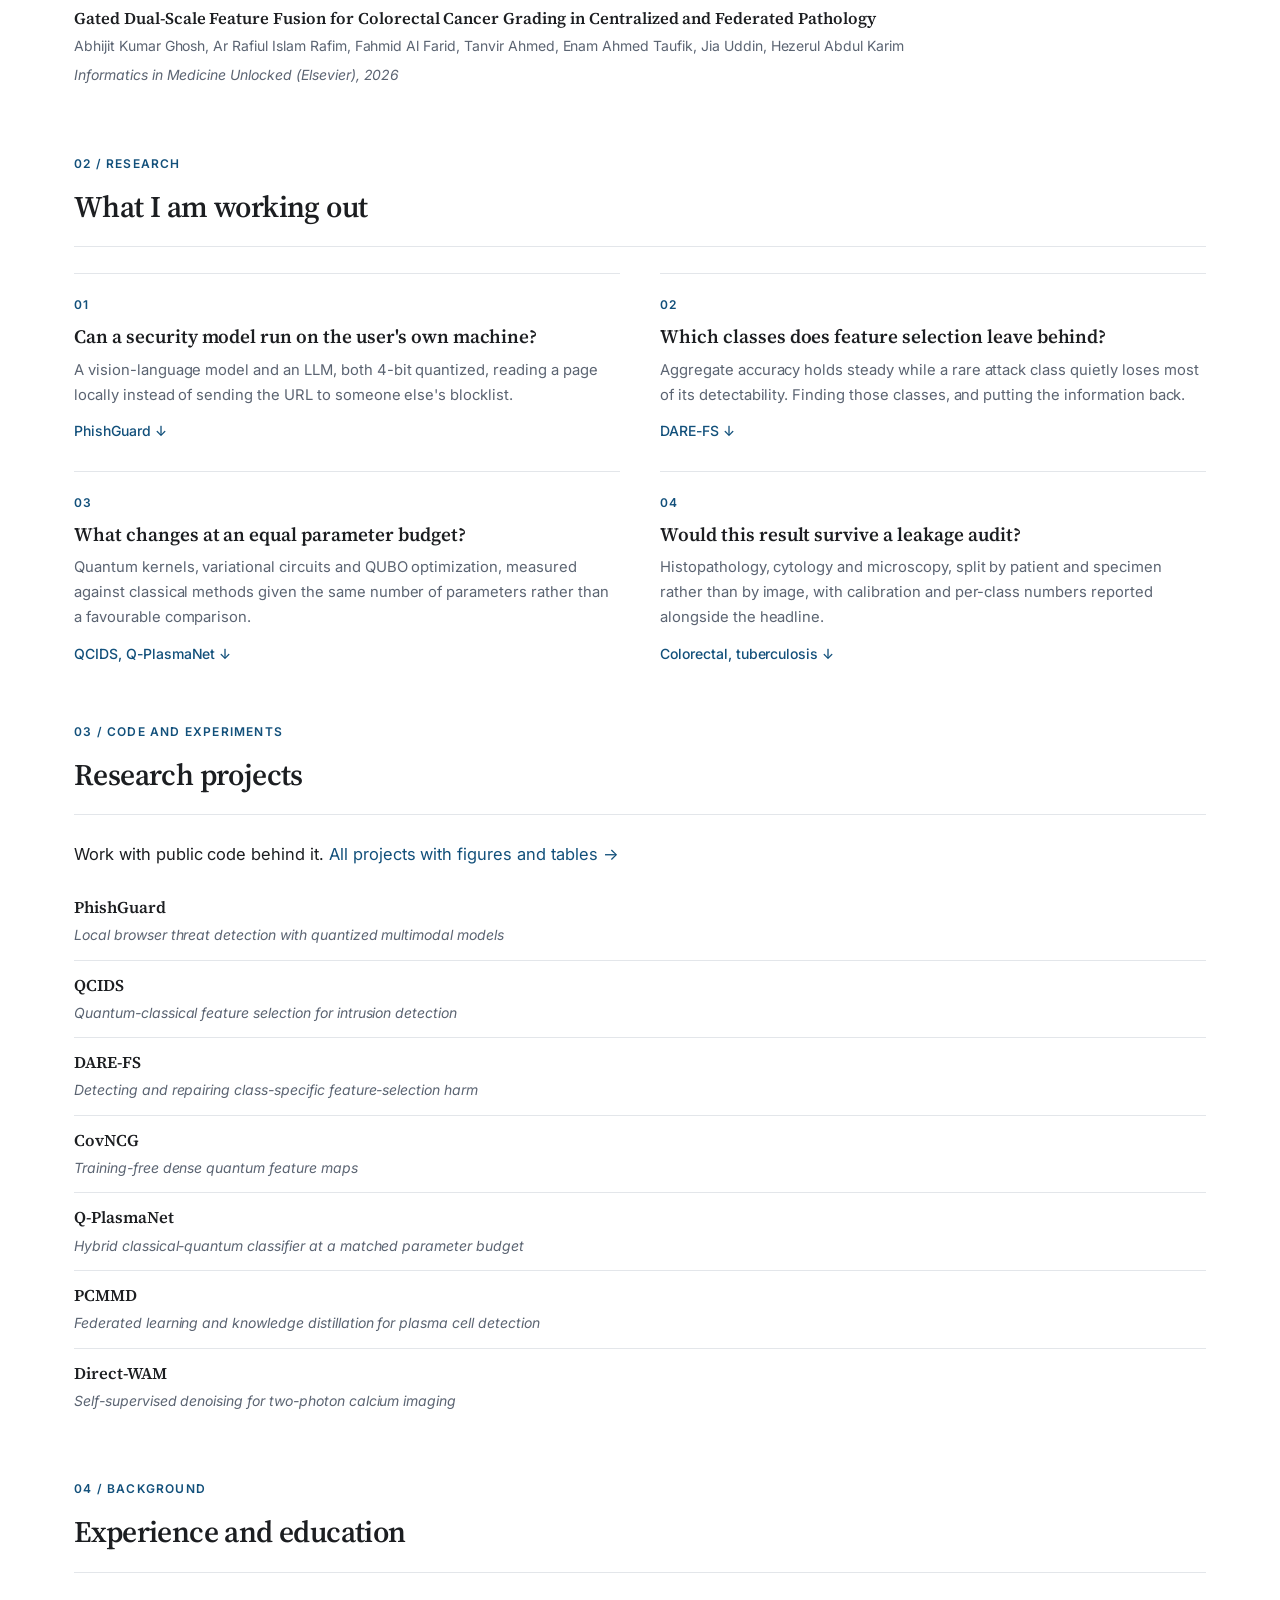
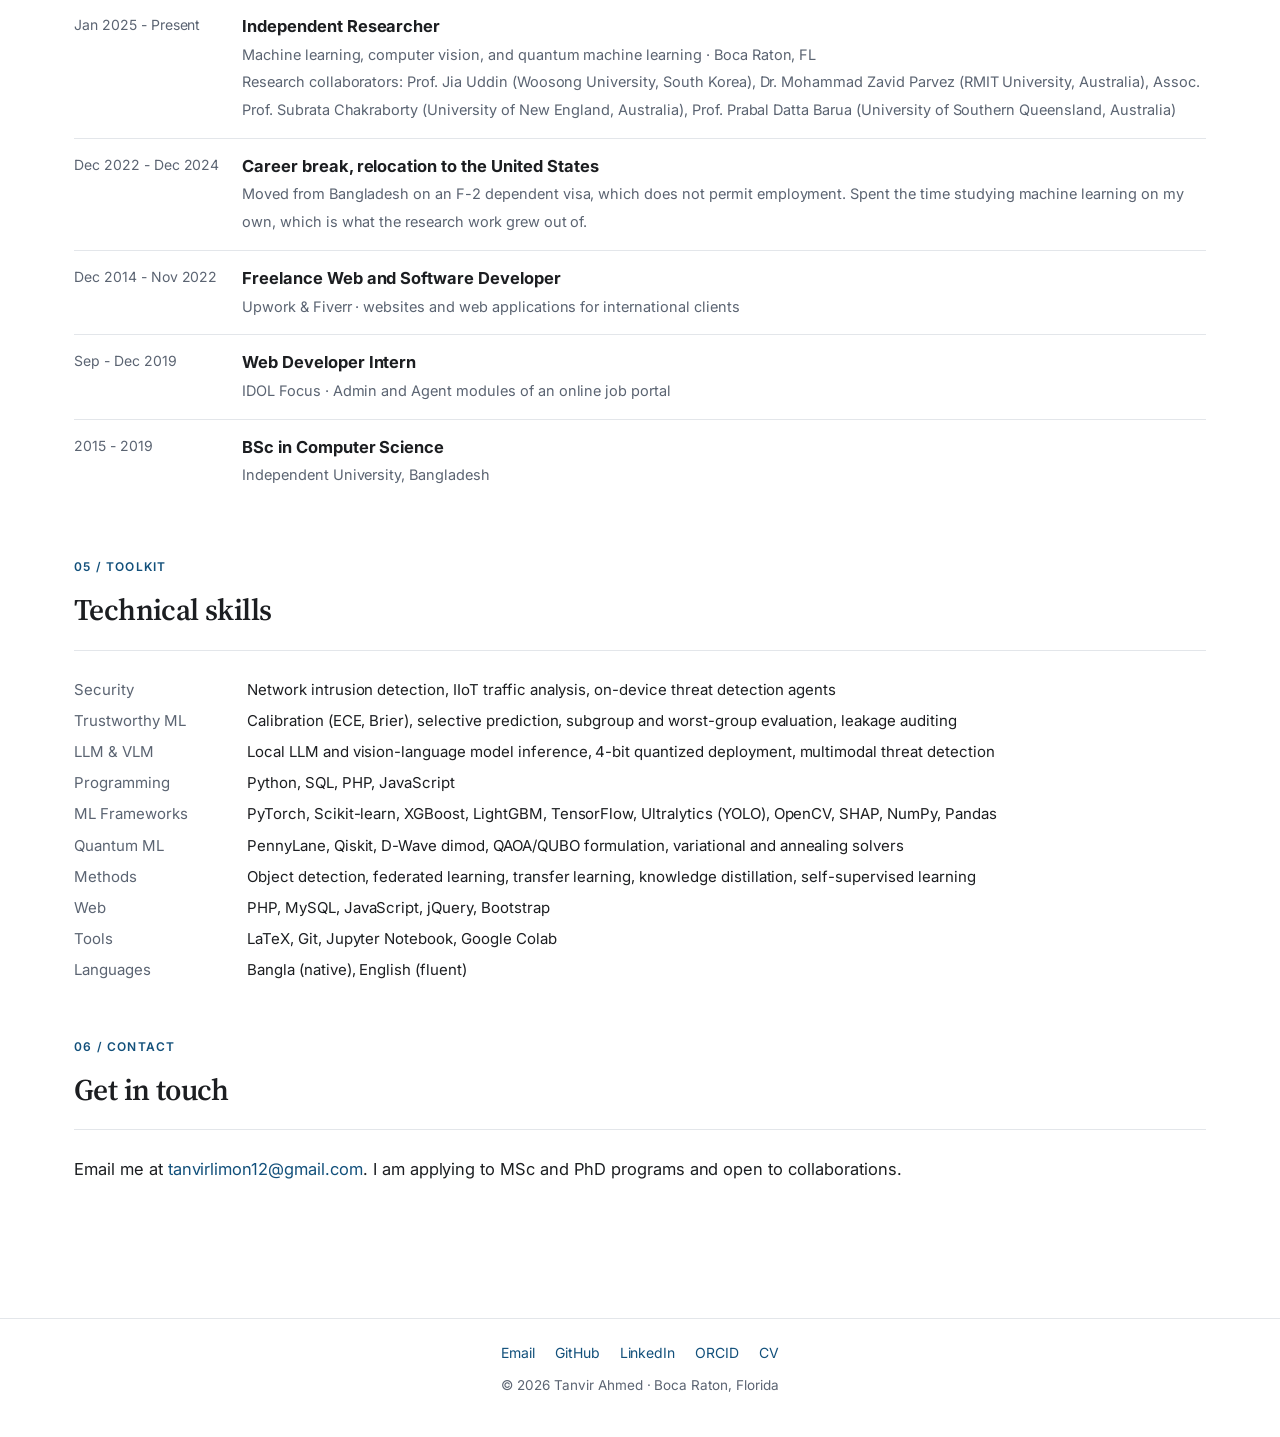
==== commit 9832615a: "Shorter contact line on one line" ====
--- a/index.html
+++ b/index.html
@@ -226,8 +226,7 @@
 
     <section id="contact">
       <h2><span class="eyebrow">06 / Contact</span>Get in touch</h2>
-      <p>Email me at <a href="mailto:tanvirlimon12@gmail.com">tanvirlimon12@gmail.com</a>. I am applying to MSc and
-      PhD programs in machine learning for the next cycle, and I am happy to talk about collaborations.</p>
+      <p class="oneline">Email me at <a href="mailto:tanvirlimon12@gmail.com">tanvirlimon12@gmail.com</a>. I am applying to MSc and PhD programs and open to collaborations.</p>
     </section>
 
   </main>
--- a/style.css
+++ b/style.css
@@ -533,3 +533,6 @@
 /* author line in the home publication list */
 .publist .pa { display: block; color: var(--muted); font-size: 14px; margin-bottom: 2px; }
 .publist .pv { display: block; color: var(--muted); font-size: 14px; font-style: italic; }
+
+/* contact line stays on one line where there is room */
+.oneline { max-width: none; }
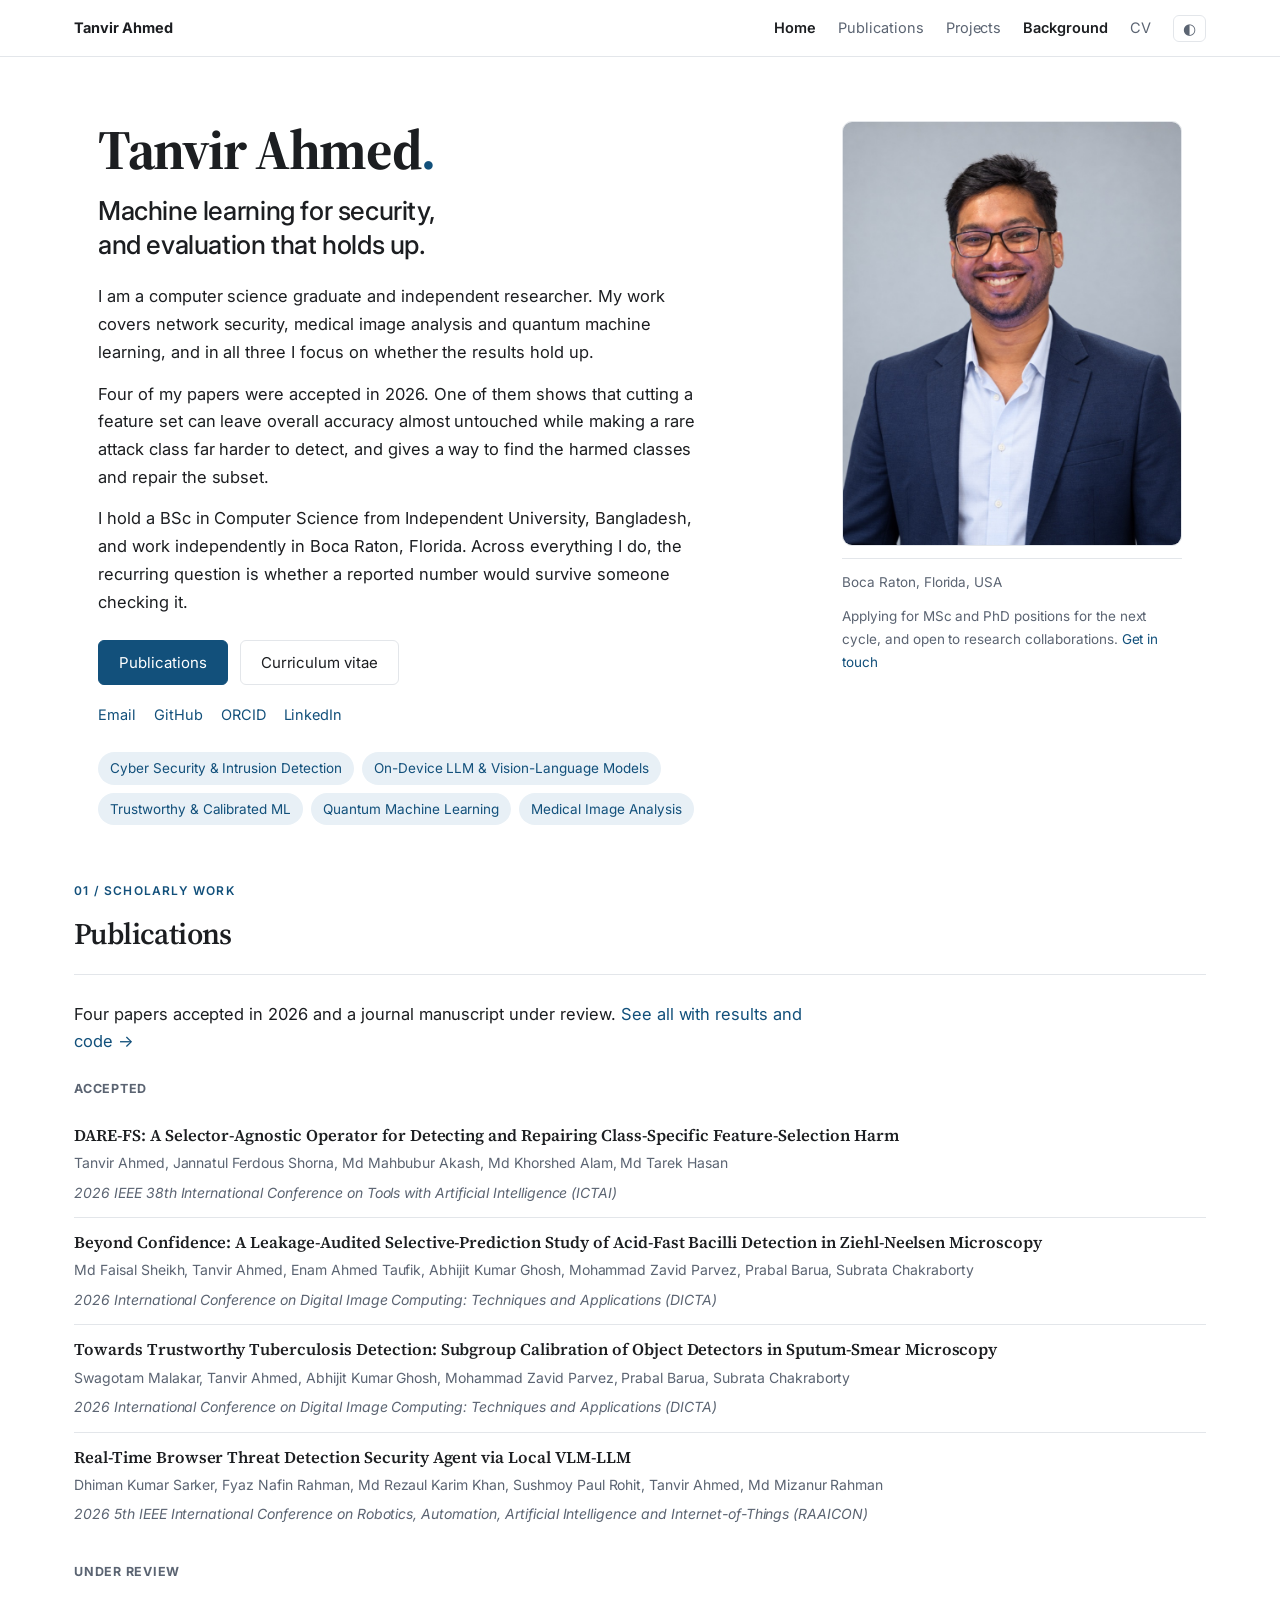
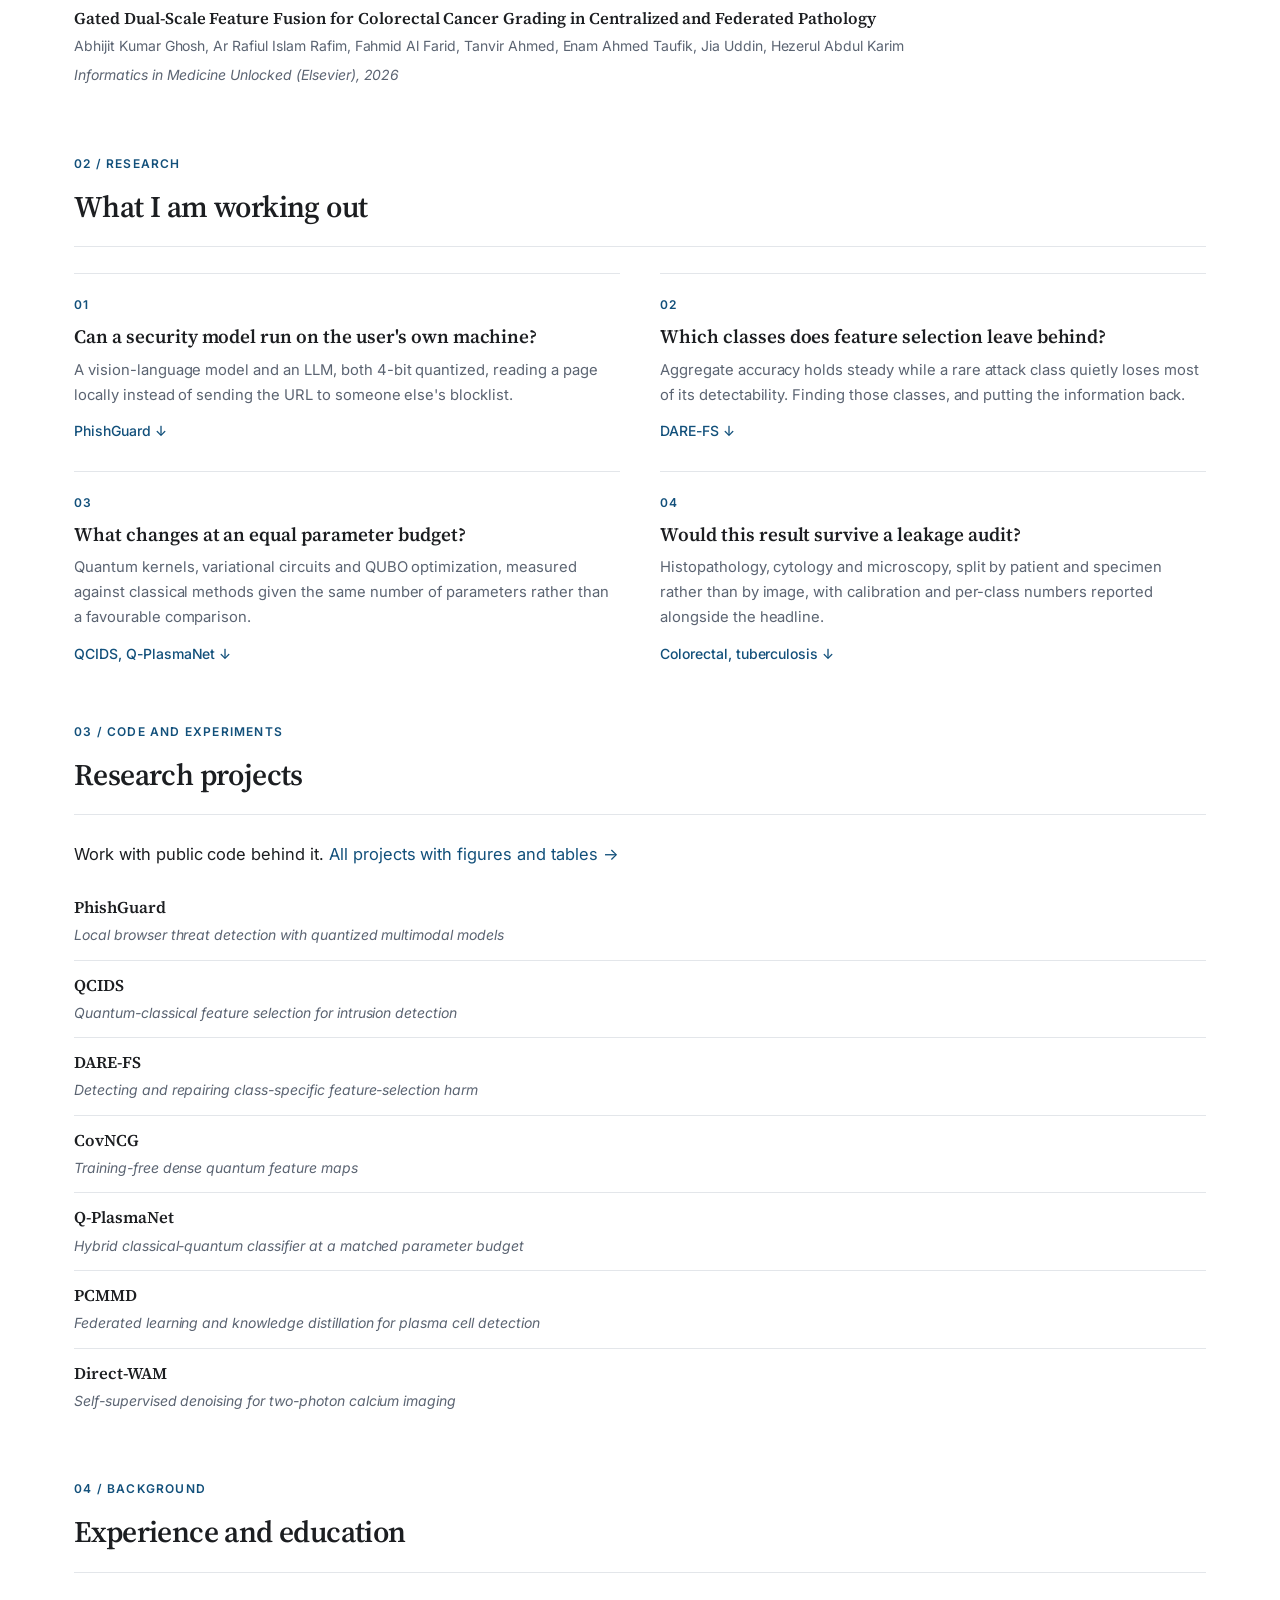
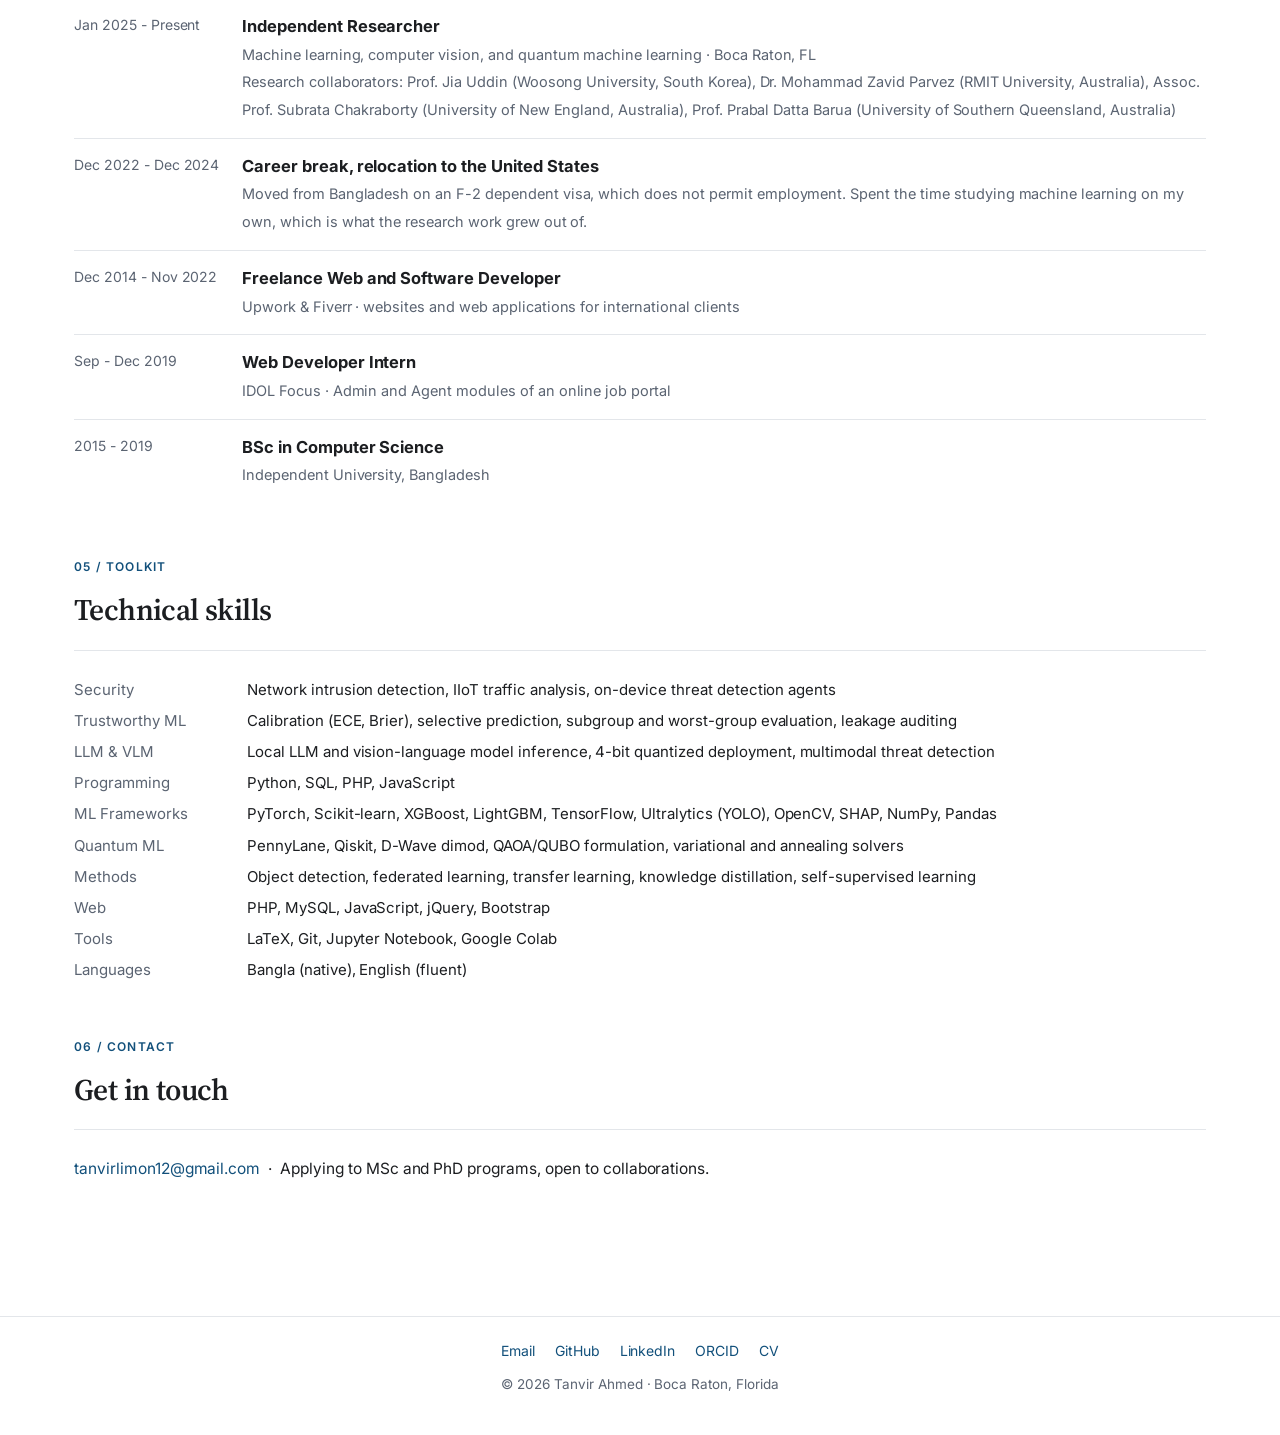
==== commit a0651a9c: "Tighter contact line" ====
--- a/index.html
+++ b/index.html
@@ -226,7 +226,7 @@
 
     <section id="contact">
       <h2><span class="eyebrow">06 / Contact</span>Get in touch</h2>
-      <p class="oneline">Email me at <a href="mailto:tanvirlimon12@gmail.com">tanvirlimon12@gmail.com</a>. I am applying to MSc and PhD programs and open to collaborations.</p>
+      <p class="oneline"><a href="mailto:tanvirlimon12@gmail.com">tanvirlimon12@gmail.com</a> &nbsp;&middot;&nbsp; Applying to MSc and PhD programs, open to collaborations.</p>
     </section>
 
   </main>
--- a/style.css
+++ b/style.css
@@ -536,3 +536,4 @@
 
 /* contact line stays on one line where there is room */
 .oneline { max-width: none; }
+.oneline { font-size: 15.5px; }
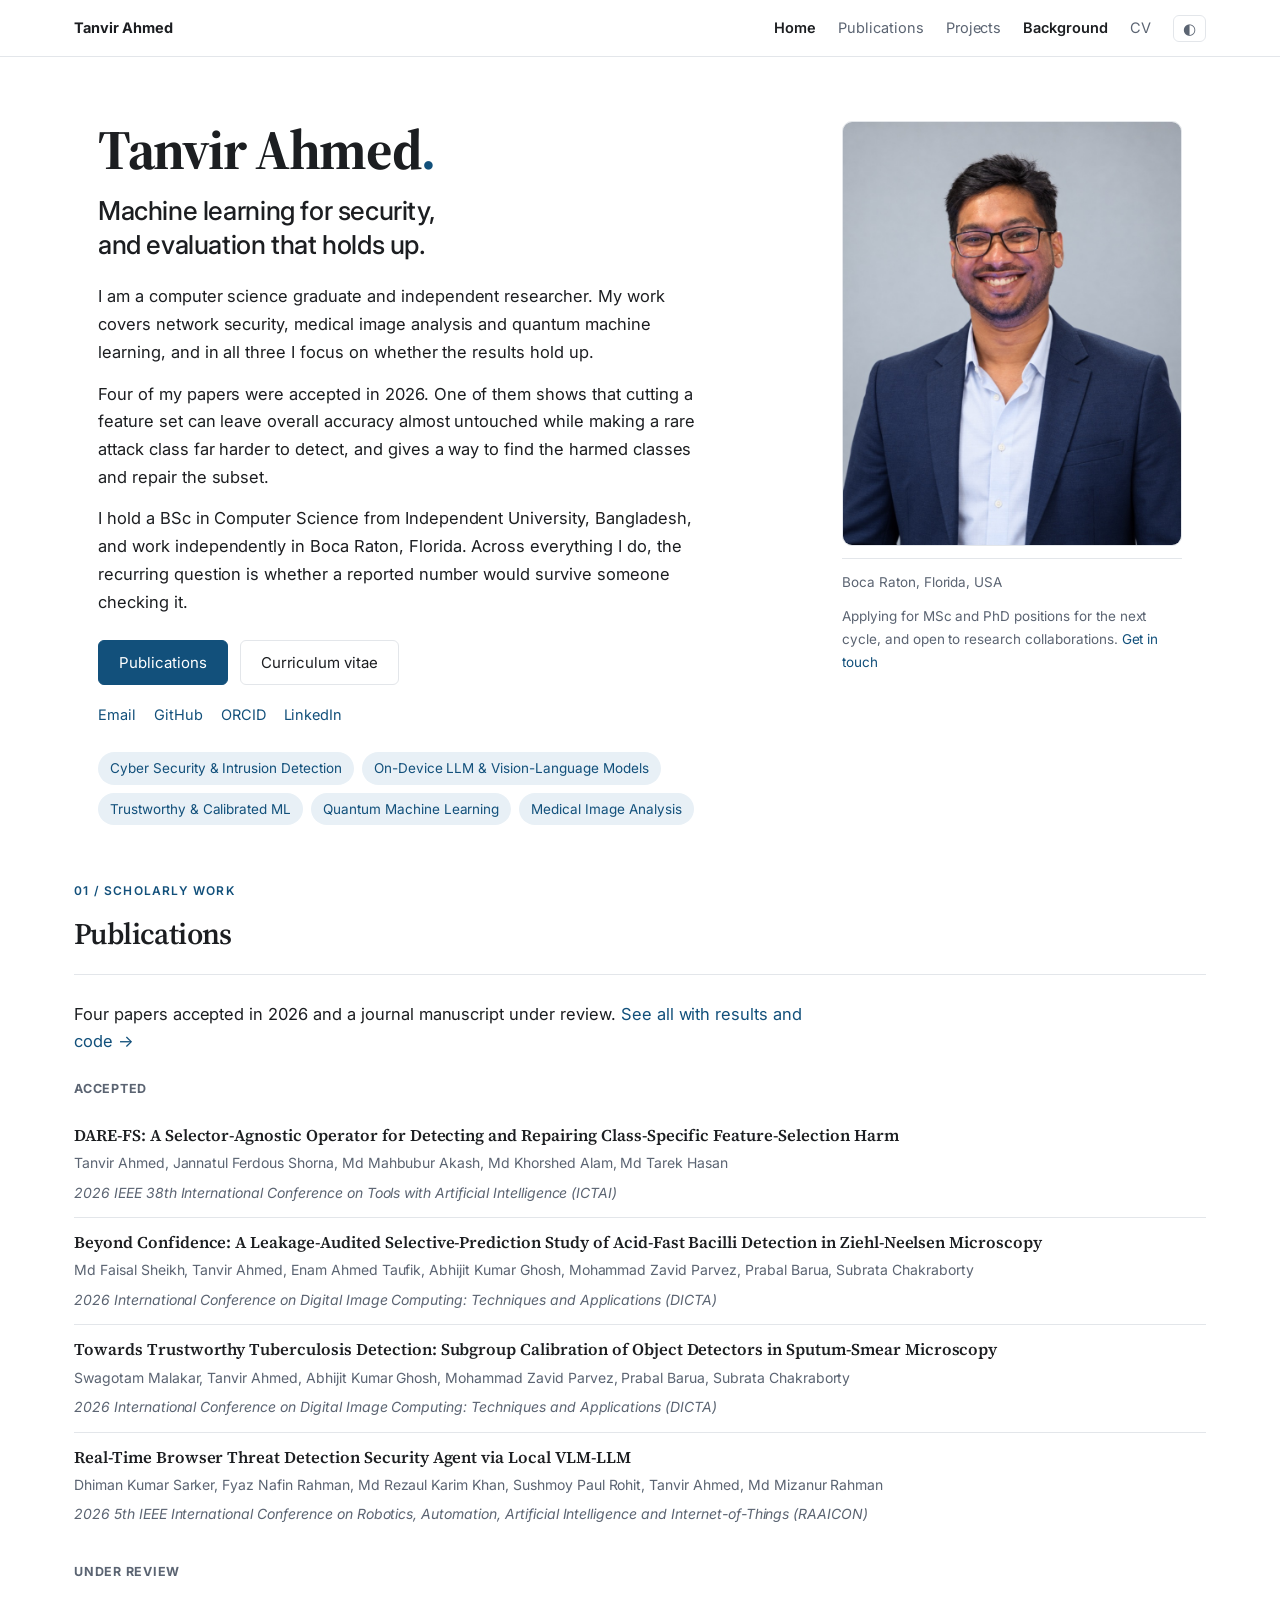
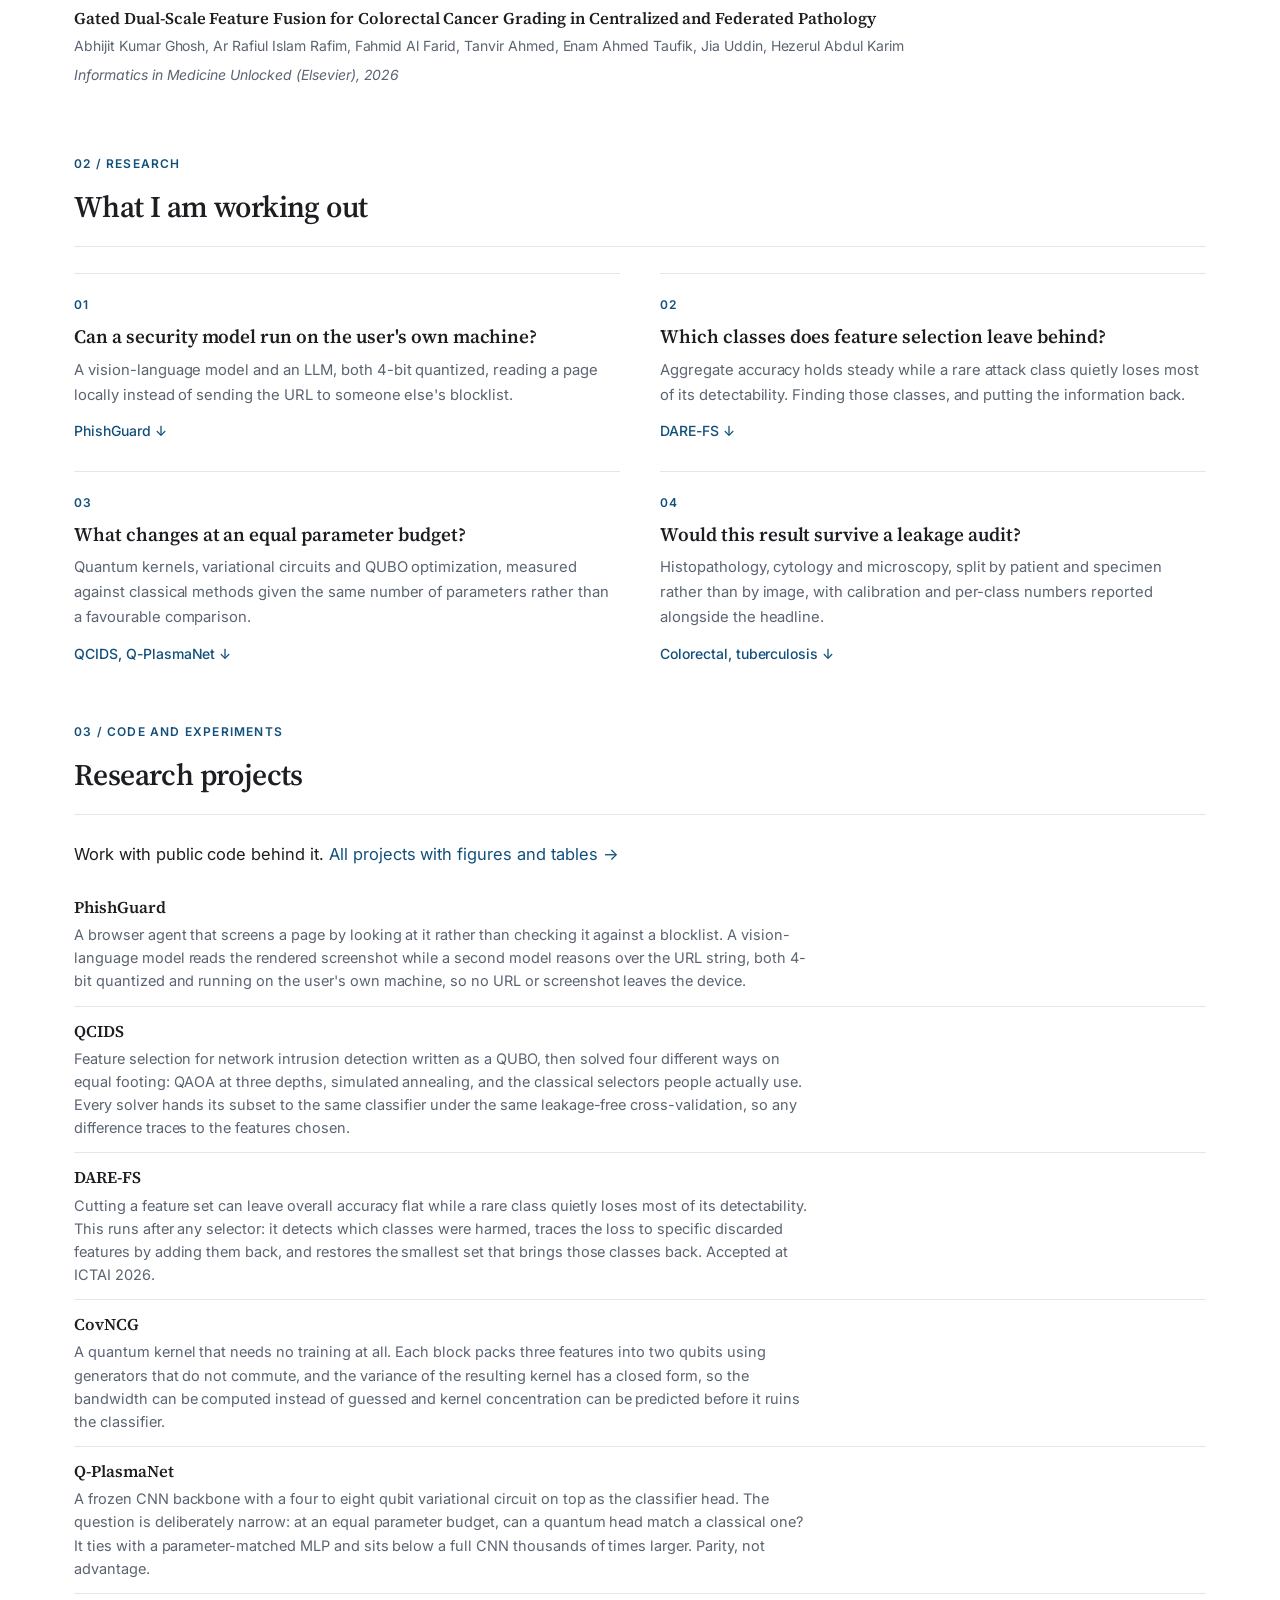
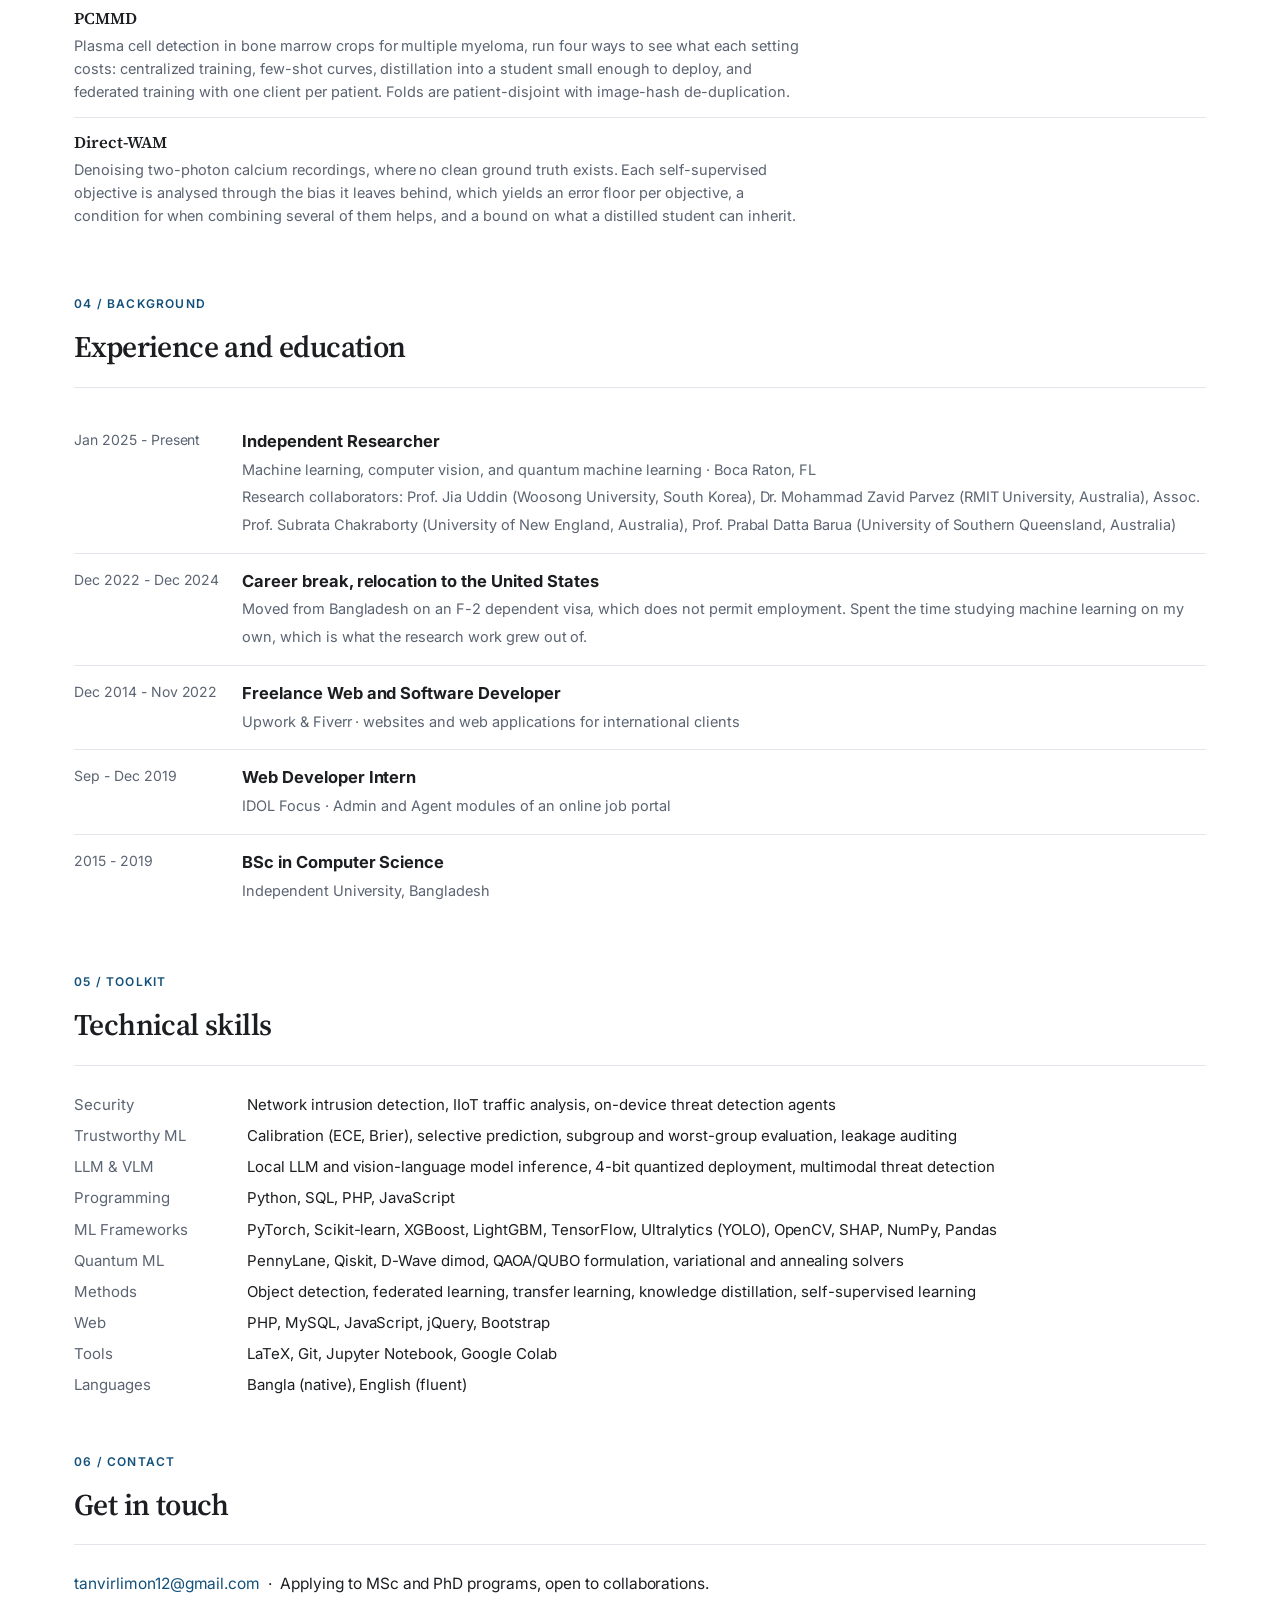
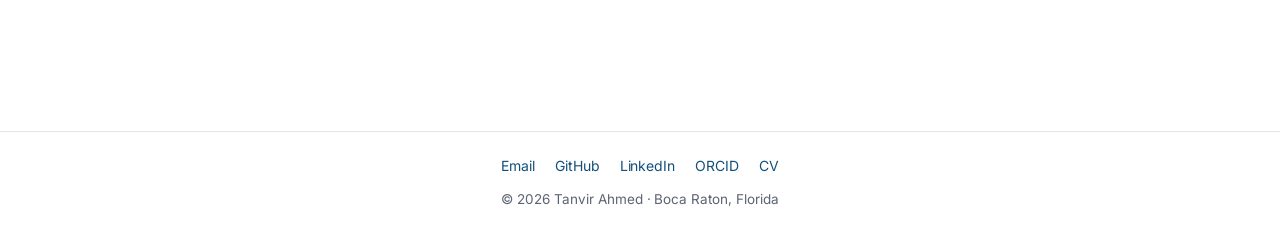
==== commit 4a49c4ec: "Fuller project summaries on the home page" ====
--- a/index.html
+++ b/index.html
@@ -156,19 +156,46 @@
 
       <ul class="publist">
         <li><a class="pt" href="projects.html#phishguard">PhishGuard</a>
-          <span class="pv">Local browser threat detection with quantized multimodal models</span></li>
+          <span class="pd">A browser agent that screens a page by looking at it rather than checking it against a
+          blocklist. A vision-language model reads the rendered screenshot while a second model reasons over the URL
+          string, both 4-bit quantized and running on the user's own machine, so no URL or screenshot leaves the
+          device.</span></li>
+
         <li><a class="pt" href="projects.html#qcids">QCIDS</a>
-          <span class="pv">Quantum-classical feature selection for intrusion detection</span></li>
+          <span class="pd">Feature selection for network intrusion detection written as a QUBO, then solved four
+          different ways on equal footing: QAOA at three depths, simulated annealing, and the classical selectors
+          people actually use. Every solver hands its subset to the same classifier under the same leakage-free
+          cross-validation, so any difference traces to the features chosen.</span></li>
+
         <li><a class="pt" href="projects.html#dare-fs">DARE-FS</a>
-          <span class="pv">Detecting and repairing class-specific feature-selection harm</span></li>
+          <span class="pd">Cutting a feature set can leave overall accuracy flat while a rare class quietly loses most
+          of its detectability. This runs after any selector: it detects which classes were harmed, traces the loss to
+          specific discarded features by adding them back, and restores the smallest set that brings those classes
+          back. Accepted at ICTAI 2026.</span></li>
+
         <li><a class="pt" href="projects.html#covncg">CovNCG</a>
-          <span class="pv">Training-free dense quantum feature maps</span></li>
+          <span class="pd">A quantum kernel that needs no training at all. Each block packs three features into two
+          qubits using generators that do not commute, and the variance of the resulting kernel has a closed form, so
+          the bandwidth can be computed instead of guessed and kernel concentration can be predicted before it ruins
+          the classifier.</span></li>
+
         <li><a class="pt" href="projects.html#q-plasmanet">Q-PlasmaNet</a>
-          <span class="pv">Hybrid classical-quantum classifier at a matched parameter budget</span></li>
+          <span class="pd">A frozen CNN backbone with a four to eight qubit variational circuit on top as the
+          classifier head. The question is deliberately narrow: at an equal parameter budget, can a quantum head match
+          a classical one? It ties with a parameter-matched MLP and sits below a full CNN thousands of times larger.
+          Parity, not advantage.</span></li>
+
         <li><a class="pt" href="projects.html#pcmmd">PCMMD</a>
-          <span class="pv">Federated learning and knowledge distillation for plasma cell detection</span></li>
+          <span class="pd">Plasma cell detection in bone marrow crops for multiple myeloma, run four ways to see what
+          each setting costs: centralized training, few-shot curves, distillation into a student small enough to
+          deploy, and federated training with one client per patient. Folds are patient-disjoint with image-hash
+          de-duplication.</span></li>
+
         <li><a class="pt" href="projects.html#direct-wam">Direct-WAM</a>
-          <span class="pv">Self-supervised denoising for two-photon calcium imaging</span></li>
+          <span class="pd">Denoising two-photon calcium recordings, where no clean ground truth exists. Each
+          self-supervised objective is analysed through the bias it leaves behind, which yields an error floor per
+          objective, a condition for when combining several of them helps, and a bound on what a distilled student can
+          inherit.</span></li>
       </ul>
     </section>
 
--- a/style.css
+++ b/style.css
@@ -537,3 +537,7 @@
 /* contact line stays on one line where there is room */
 .oneline { max-width: none; }
 .oneline { font-size: 15.5px; }
+
+/* multi-line project descriptions in the home list */
+.publist .pd { display: block; color: var(--muted); font-size: 14.5px; line-height: 1.6; max-width: 82ch; }
+.publist li:hover .pd { color: var(--text); }
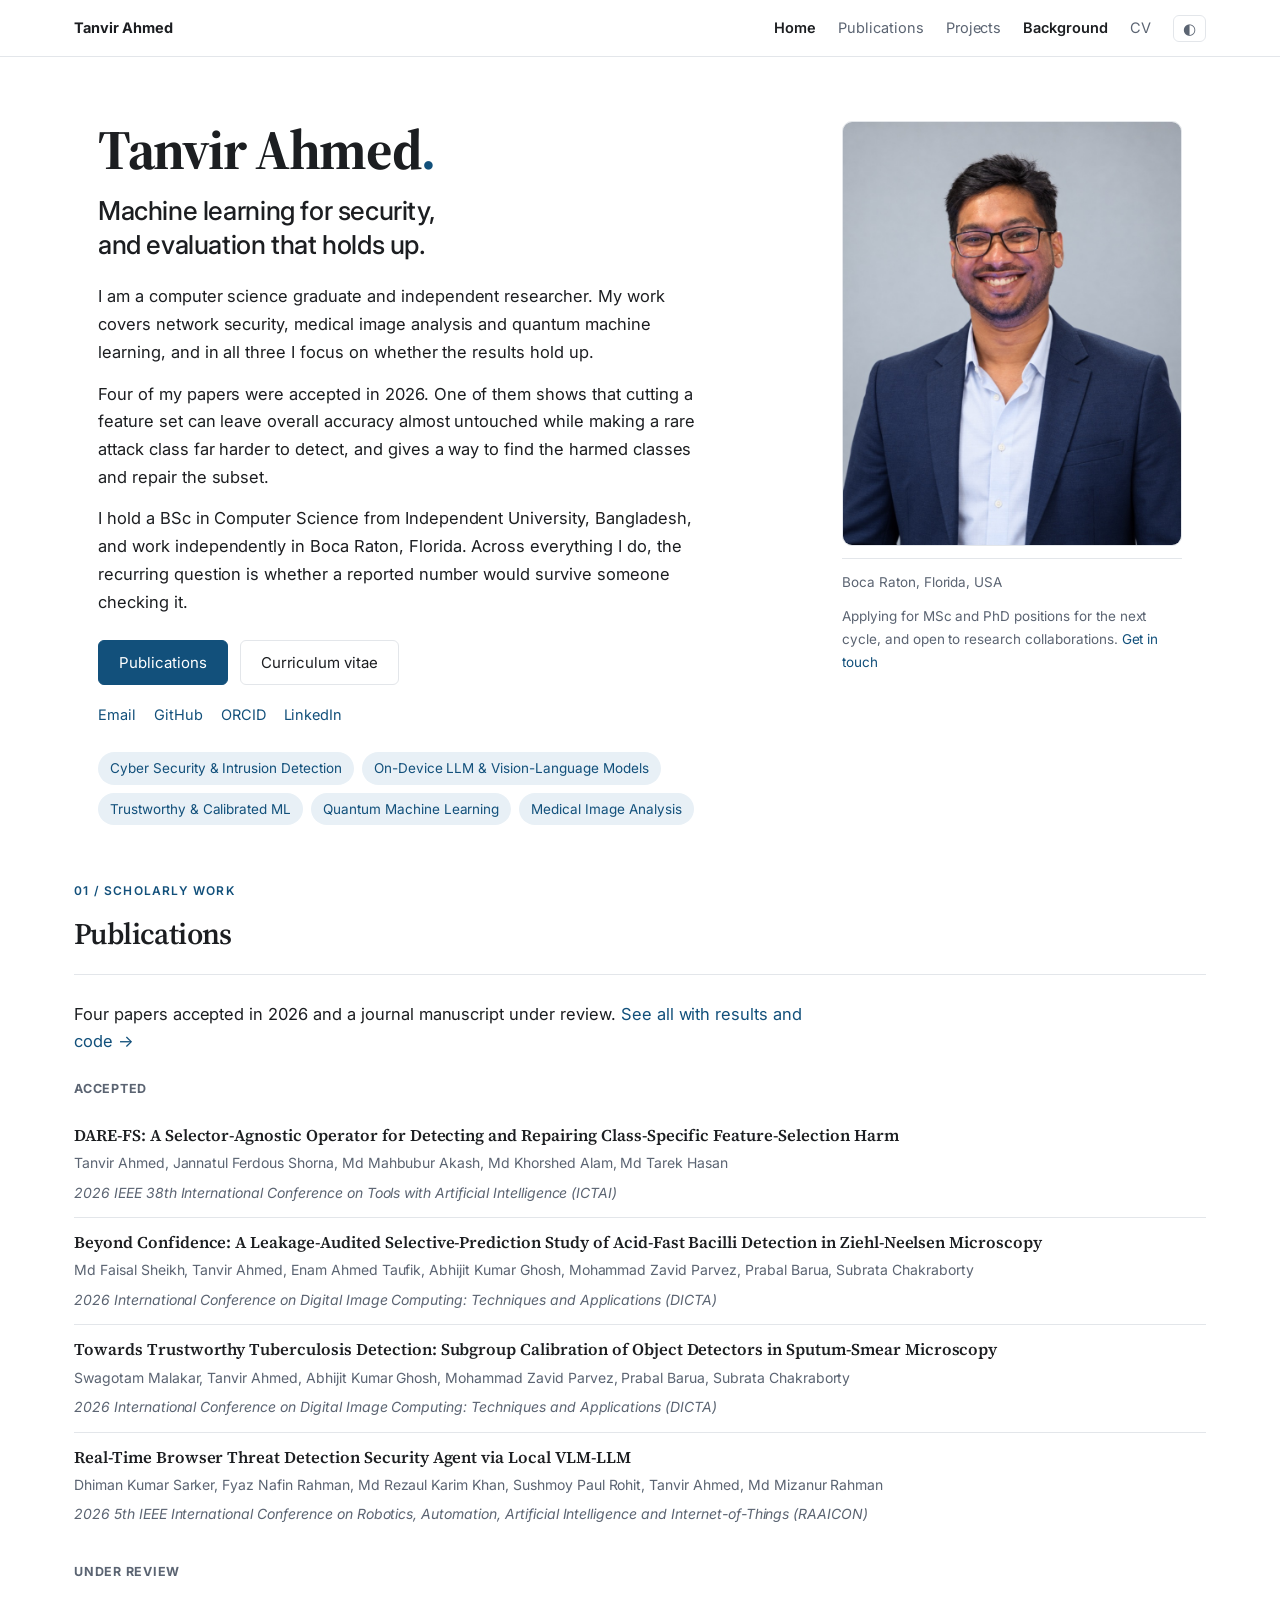
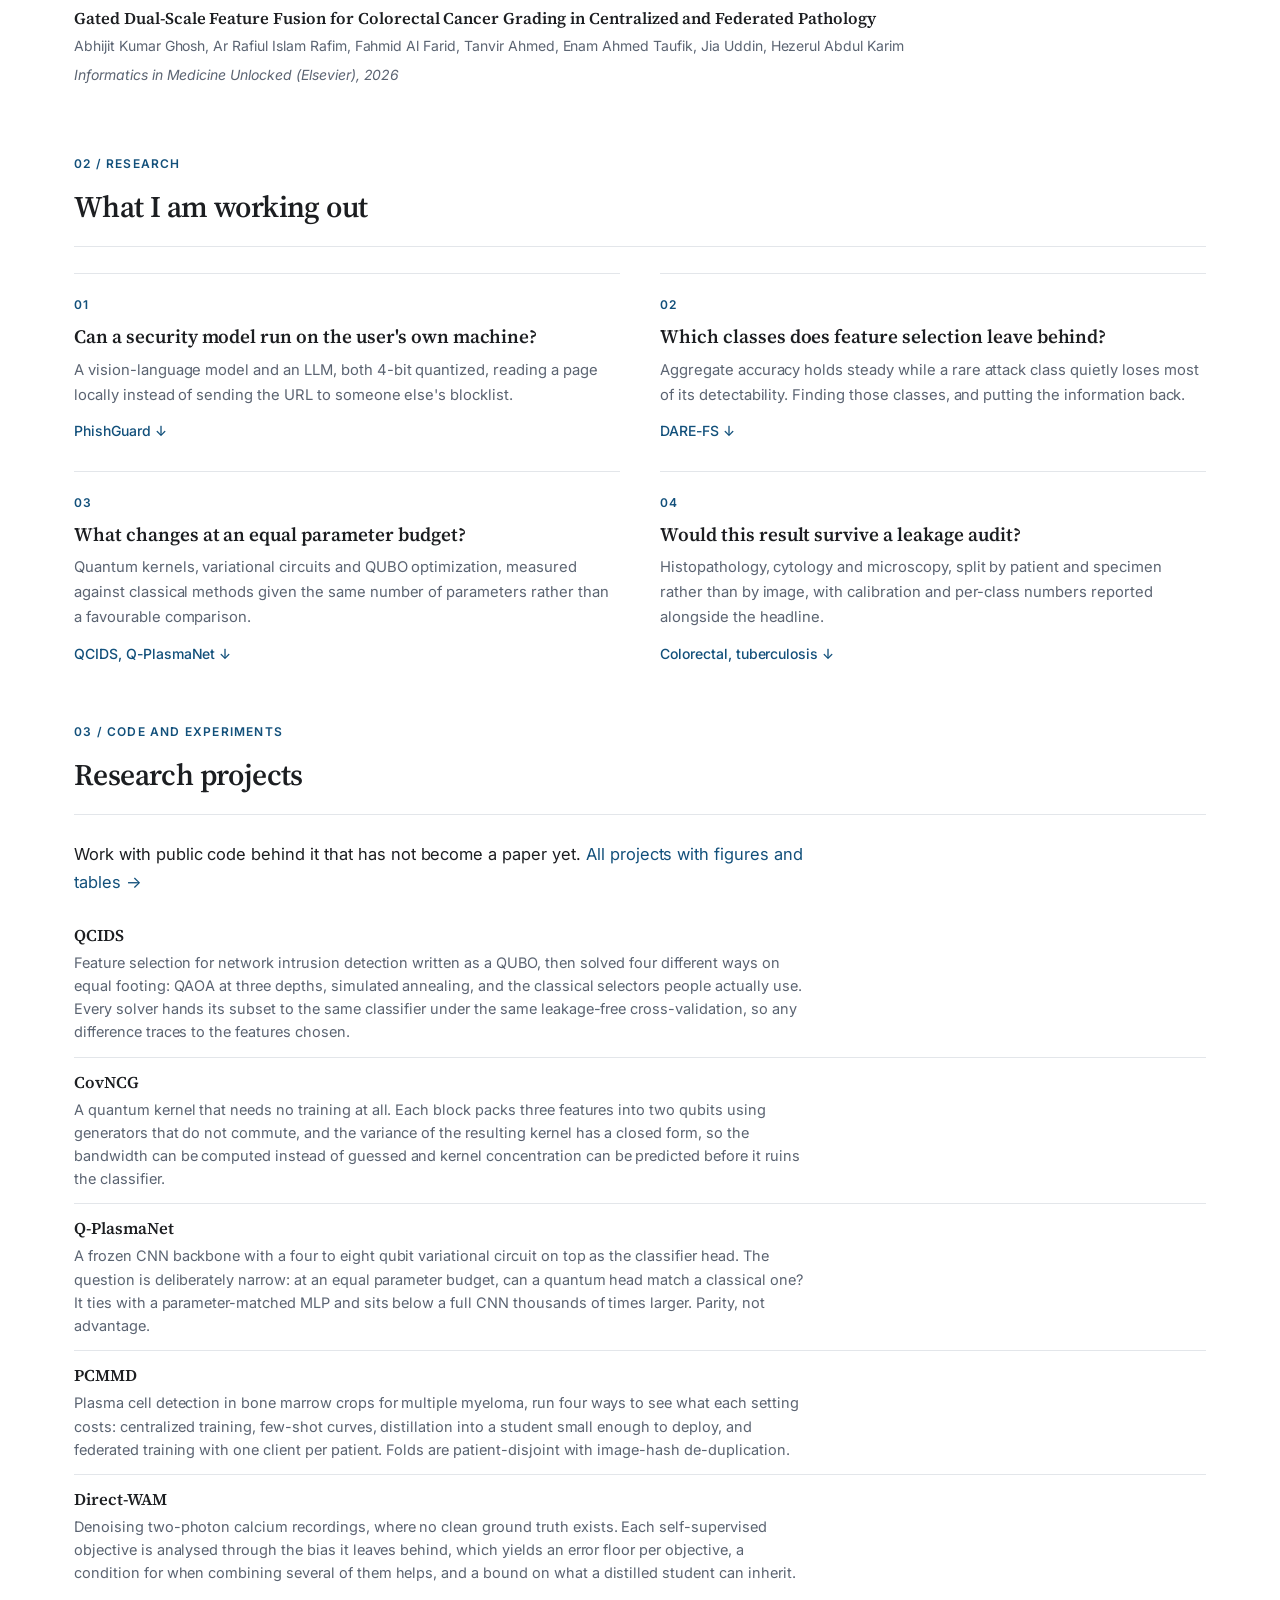
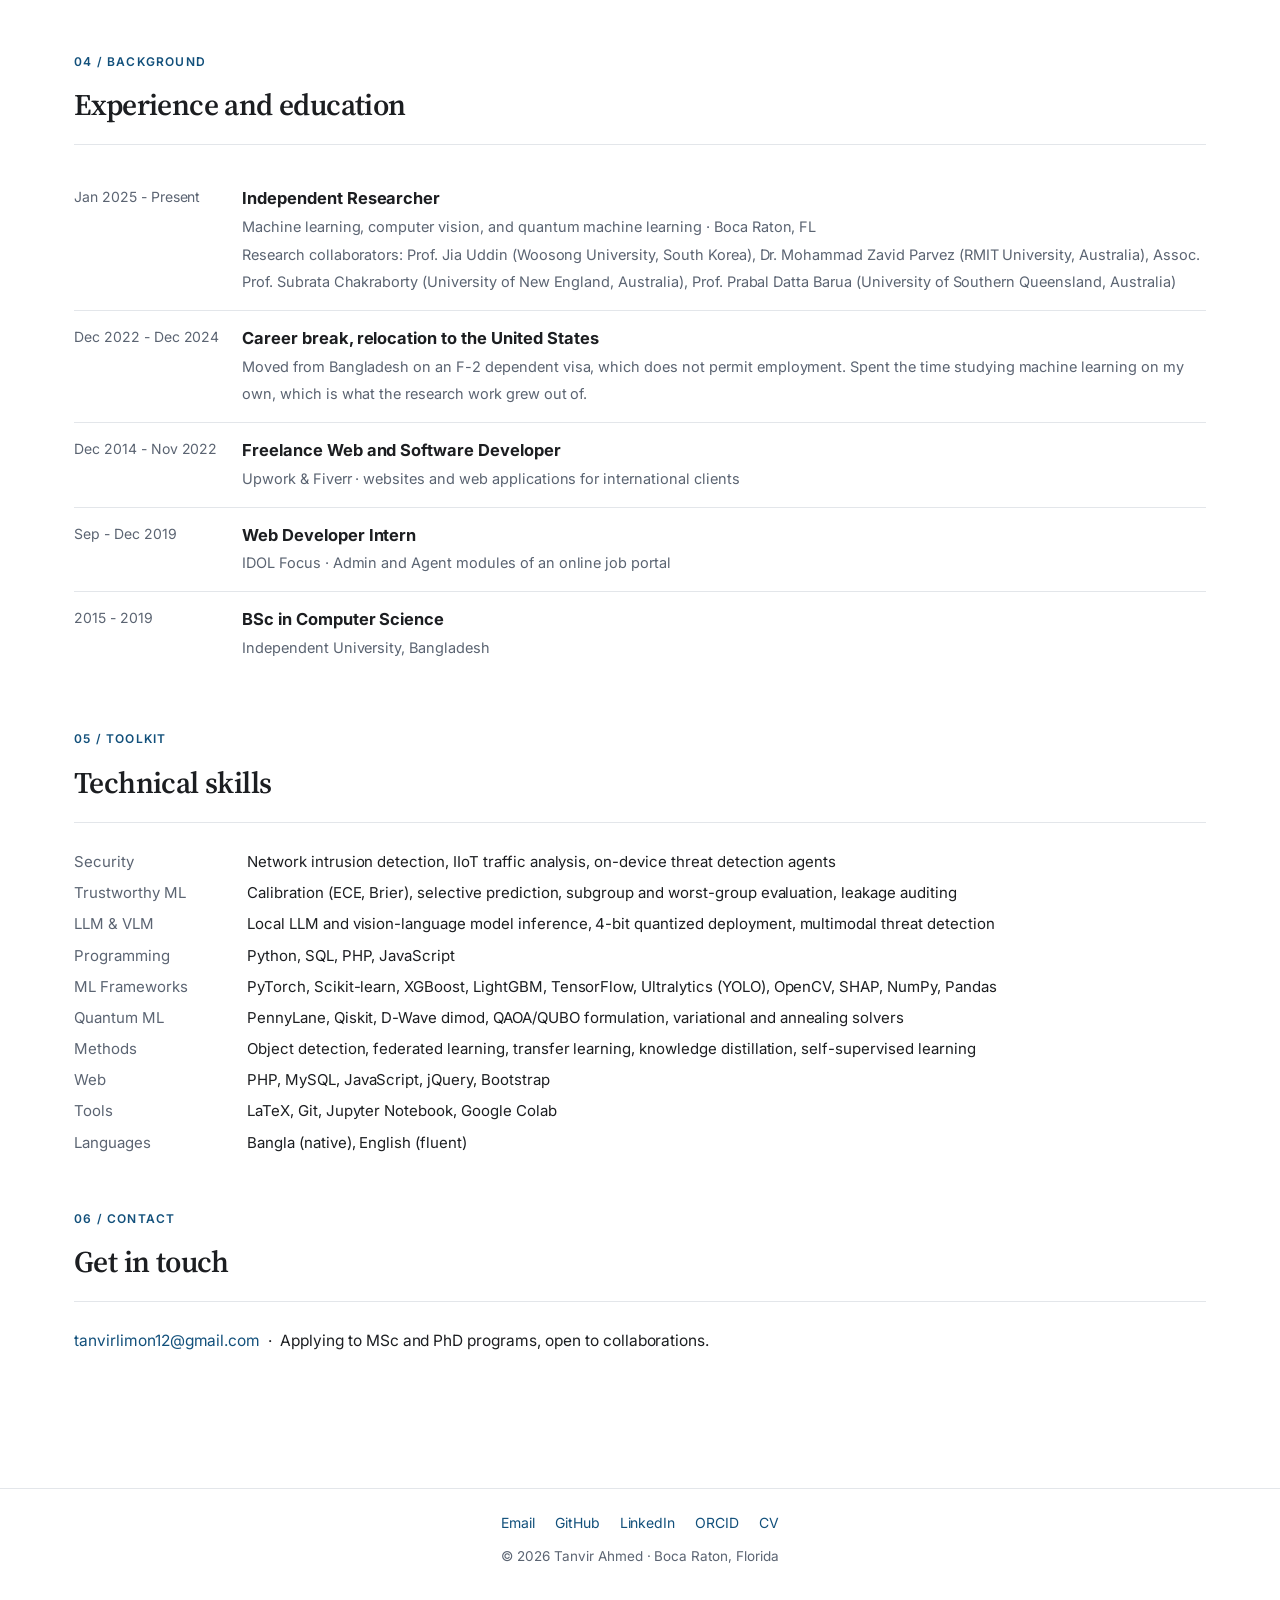
==== commit 77be2815: "Move PhishGuard and DARE-FS evidence into their paper entries" ====
--- a/index.html
+++ b/index.html
@@ -152,14 +152,9 @@
 
     <section id="projects">
       <h2><span class="eyebrow">03 / Code and experiments</span>Research projects</h2>
-      <p>Work with public code behind it. <a href="projects.html">All projects with figures and tables &rarr;</a></p>
+      <p>Work with public code behind it that has not become a paper yet. <a href="projects.html">All projects with figures and tables &rarr;</a></p>
 
       <ul class="publist">
-        <li><a class="pt" href="projects.html#phishguard">PhishGuard</a>
-          <span class="pd">A browser agent that screens a page by looking at it rather than checking it against a
-          blocklist. A vision-language model reads the rendered screenshot while a second model reasons over the URL
-          string, both 4-bit quantized and running on the user's own machine, so no URL or screenshot leaves the
-          device.</span></li>
 
         <li><a class="pt" href="projects.html#qcids">QCIDS</a>
           <span class="pd">Feature selection for network intrusion detection written as a QUBO, then solved four
@@ -167,11 +162,6 @@
           people actually use. Every solver hands its subset to the same classifier under the same leakage-free
           cross-validation, so any difference traces to the features chosen.</span></li>
 
-        <li><a class="pt" href="projects.html#dare-fs">DARE-FS</a>
-          <span class="pd">Cutting a feature set can leave overall accuracy flat while a rare class quietly loses most
-          of its detectability. This runs after any selector: it detects which classes were harmed, traces the loss to
-          specific discarded features by adding them back, and restores the smallest set that brings those classes
-          back. Accepted at ICTAI 2026.</span></li>
 
         <li><a class="pt" href="projects.html#covncg">CovNCG</a>
           <span class="pd">A quantum kernel that needs no training at all. Each block packs three features into two
